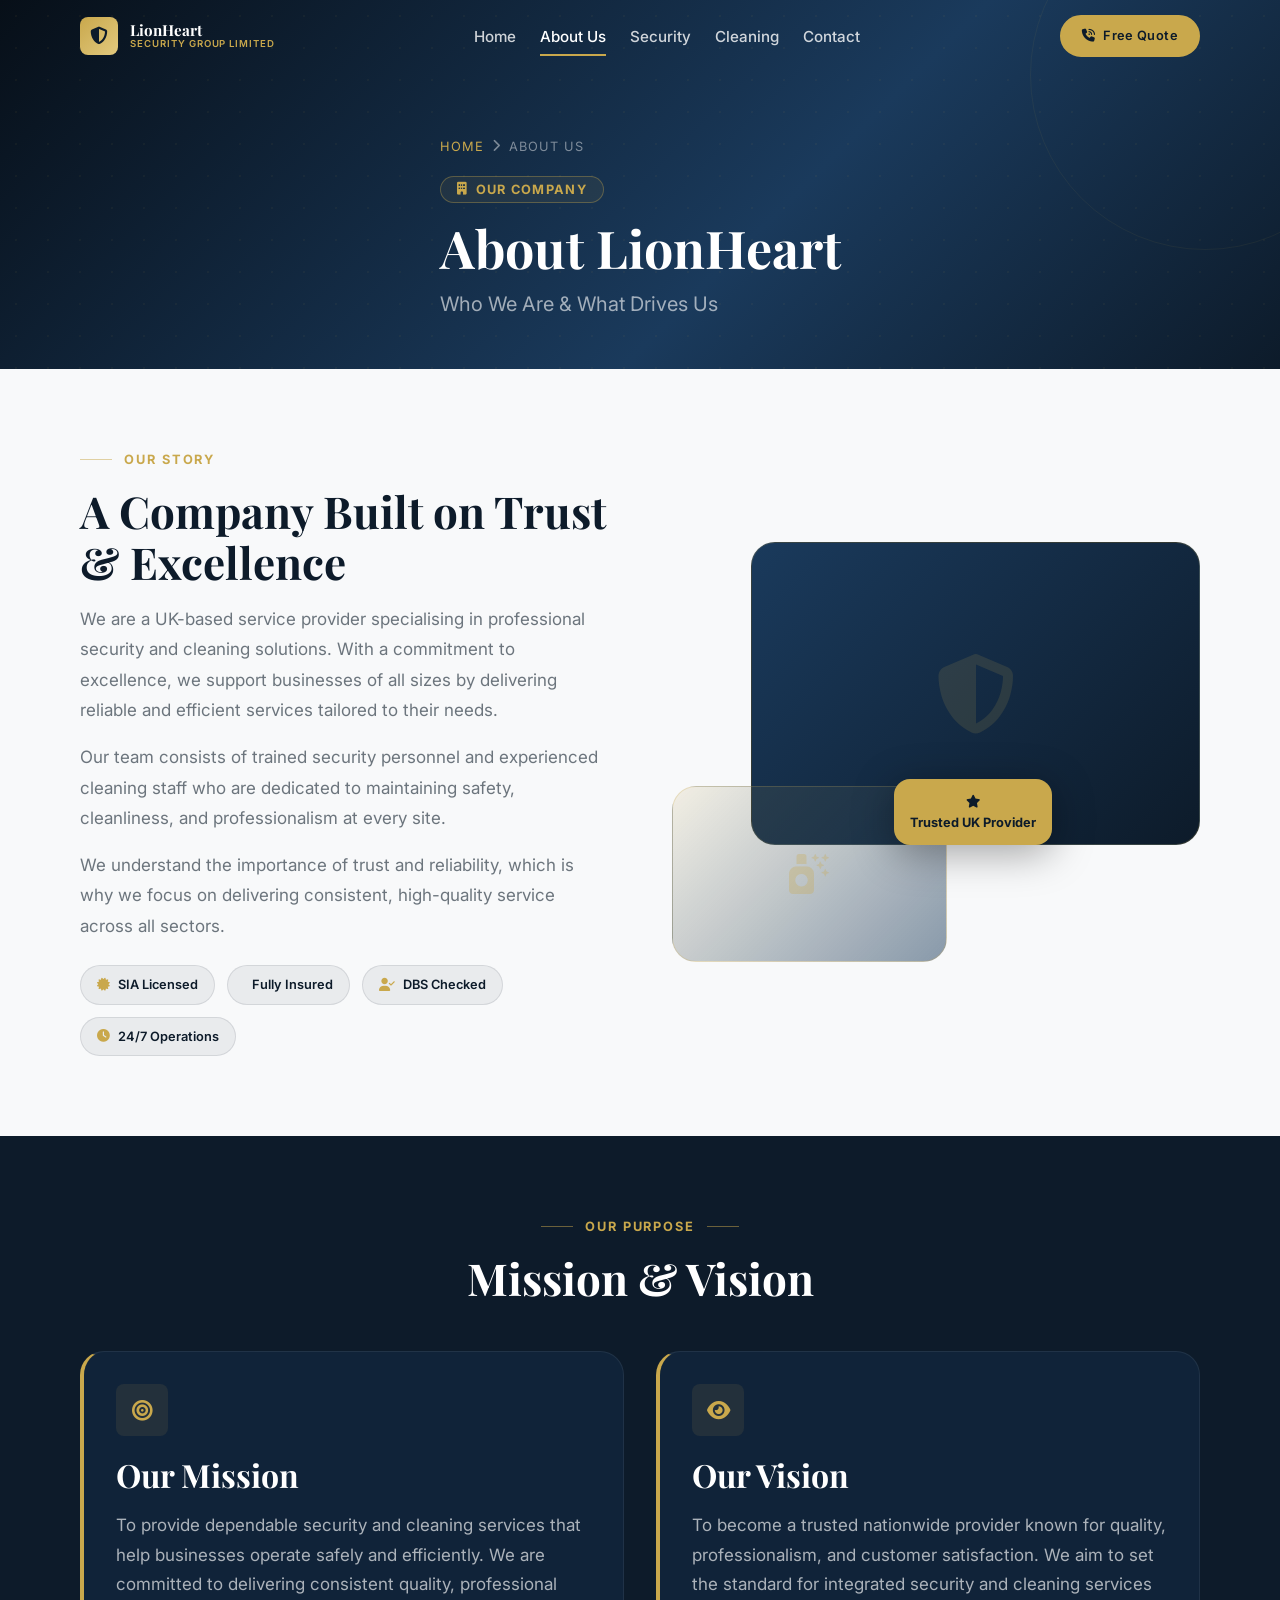
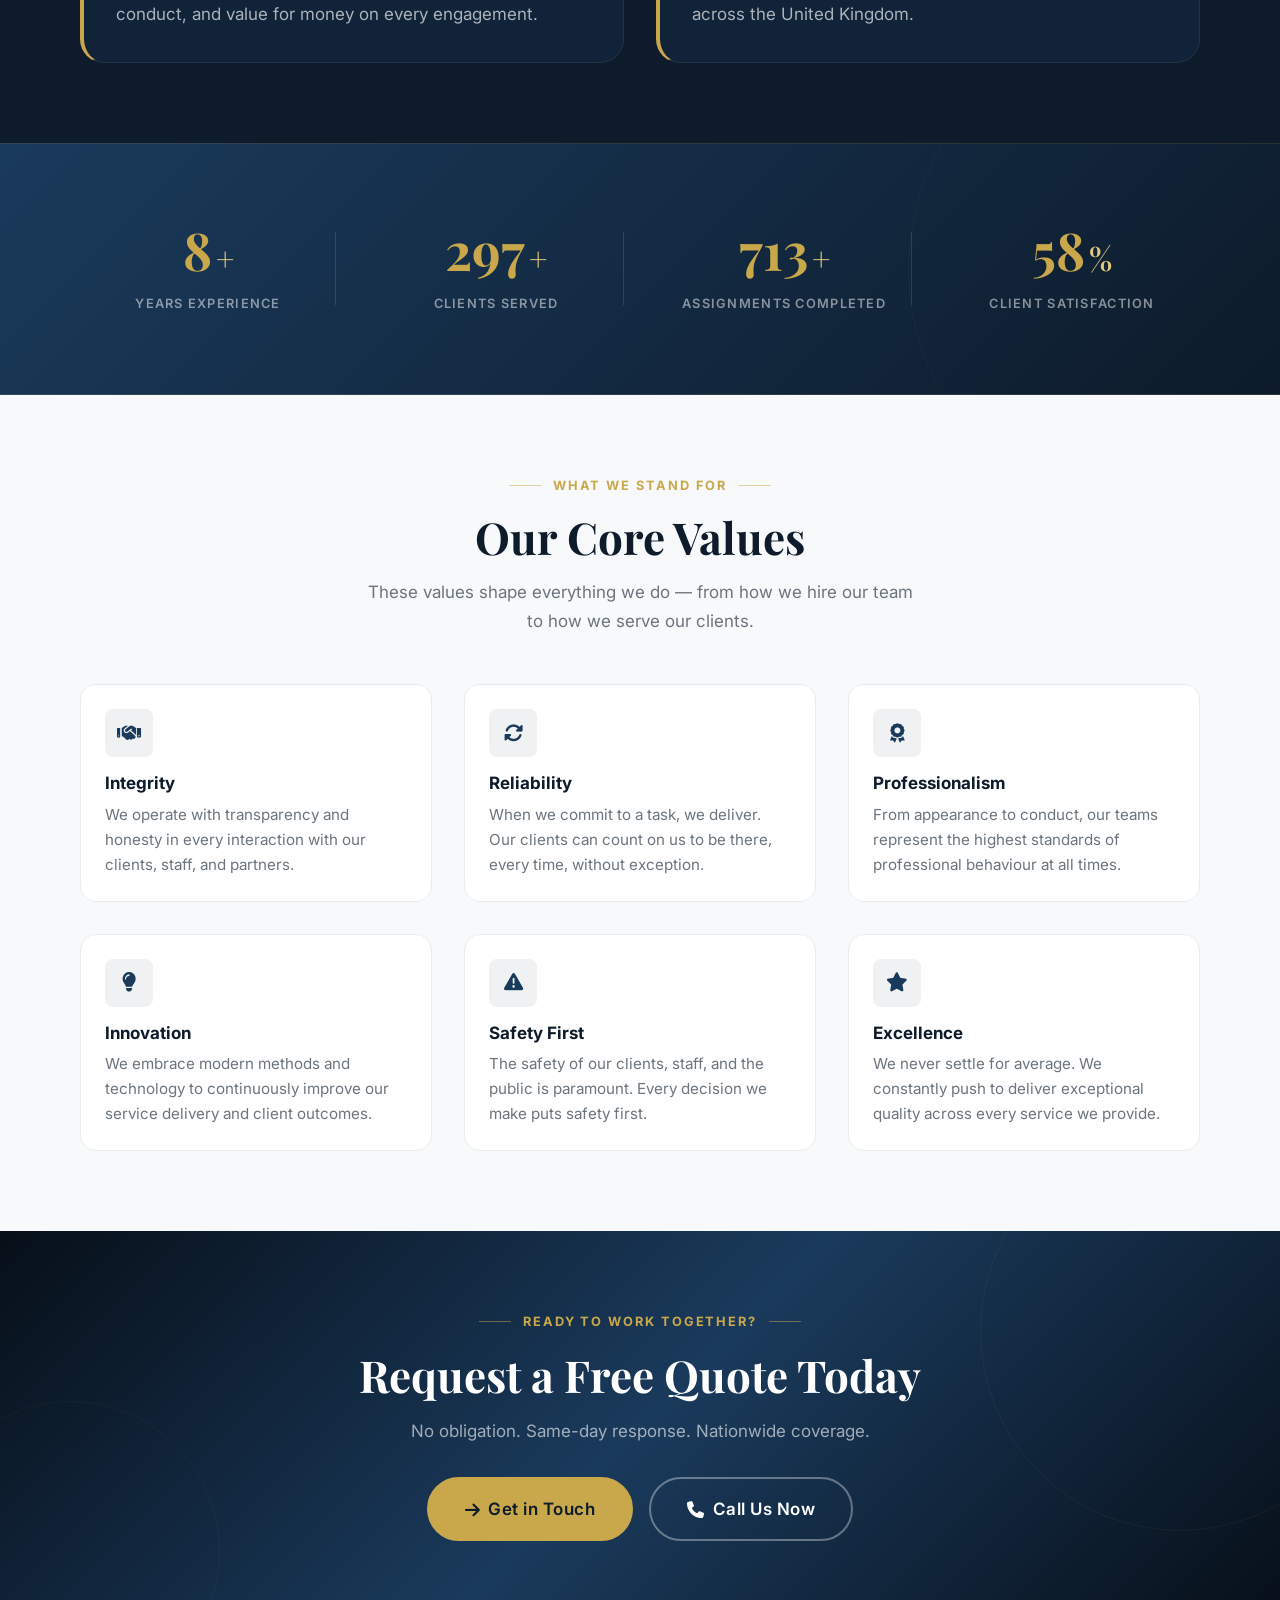
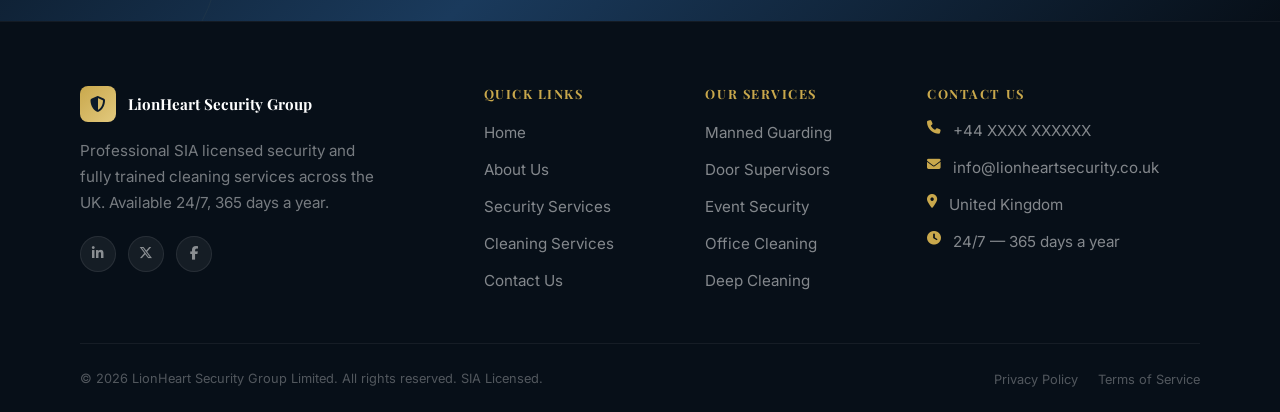
==== about.html @ 36550b9c "Initial commit" ====
<!DOCTYPE html>
<html lang="en">
<head>
  <meta charset="UTF-8">
  <meta name="viewport" content="width=device-width, initial-scale=1.0">
  <meta name="description" content="About LionHeart Security Group Limited — UK-based security and cleaning services provider committed to excellence, reliability and professionalism.">
  <title>About Us | LionHeart Security Group Limited</title>
  <link rel="preconnect" href="https://fonts.googleapis.com">
  <link rel="preconnect" href="https://fonts.gstatic.com" crossorigin>
  <link href="https://fonts.googleapis.com/css2?family=Inter:wght@300;400;500;600;700&family=Playfair+Display:wght@400;600;700&display=swap" rel="stylesheet">
  <link rel="stylesheet" href="https://cdnjs.cloudflare.com/ajax/libs/font-awesome/6.5.0/css/all.min.css">
  <link rel="stylesheet" href="styles.css">
</head>
<body>
  <a href="#main-content" class="skip-link">Skip to main content</a>

  <!-- Navigation -->
  <nav class="nav" role="navigation" aria-label="Main navigation">
    <div class="nav__inner container">
      <a href="index.html" class="nav__logo" aria-label="LionHeart Security Group Limited — Home">
        <div class="nav__logo-icon"><i class="fa-solid fa-shield-halved" aria-hidden="true"></i></div>
        <div class="nav__logo-text">
          <span class="nav__logo-name">LionHeart</span>
          <span class="nav__logo-tag">Security Group Limited</span>
        </div>
      </a>
      <ul class="nav__links" role="list">
        <li><a href="index.html"    class="nav__link">Home</a></li>
        <li><a href="about.html"    class="nav__link">About Us</a></li>
        <li><a href="security.html" class="nav__link">Security</a></li>
        <li><a href="cleaning.html" class="nav__link">Cleaning</a></li>
        <li><a href="contact.html"  class="nav__link">Contact</a></li>
      </ul>
      <a href="contact.html" class="btn btn--primary btn--sm nav__cta">
        <i class="fa-solid fa-phone-volume" aria-hidden="true"></i> Free Quote
      </a>
      <button class="nav__hamburger" data-hamburger aria-label="Toggle navigation menu" aria-expanded="false" aria-controls="mobile-menu">
        <span class="nav__hamburger-line"></span>
        <span class="nav__hamburger-line"></span>
        <span class="nav__hamburger-line"></span>
      </button>
    </div>
    <div class="nav__mobile" id="mobile-menu" role="dialog" aria-label="Navigation menu" aria-modal="true">
      <div class="nav__mobile-overlay"></div>
      <div class="nav__mobile-panel">
        <ul class="nav__mobile-links" role="list">
          <li><a href="index.html"    class="nav__mobile-link">Home</a></li>
          <li><a href="about.html"    class="nav__mobile-link">About Us</a></li>
          <li><a href="security.html" class="nav__mobile-link">Security Services</a></li>
          <li><a href="cleaning.html" class="nav__mobile-link">Cleaning Services</a></li>
          <li><a href="contact.html"  class="nav__mobile-link">Contact</a></li>
        </ul>
        <a href="contact.html" class="btn btn--primary btn--lg" style="margin-top:1.5rem;text-align:center">Get a Free Quote</a>
        <div class="nav__mobile-contact">
          <a href="tel:+44XXXXXXXXXX"><i class="fa-solid fa-phone" aria-hidden="true"></i> +44 XXXX XXXX</a>
          <a href="mailto:info@lionheartsecurity.co.uk"><i class="fa-solid fa-envelope" aria-hidden="true"></i> info@lionheartsecurity.co.uk</a>
        </div>
      </div>
    </div>
  </nav>

  <main id="main-content">

    <!-- Page Hero -->
    <section class="page-hero" aria-label="About Us page header">
      <div class="container page-hero__inner">
        <nav class="page-hero__breadcrumb" aria-label="Breadcrumb">
          <a href="index.html">Home</a>
          <i class="fa-solid fa-chevron-right" aria-hidden="true"></i>
          <span>About Us</span>
        </nav>
        <div class="page-hero__badge"><i class="fa-solid fa-building" aria-hidden="true"></i> Our Company</div>
        <h1 class="page-hero__title">About LionHeart</h1>
        <p class="page-hero__sub">Who We Are &amp; What Drives Us</p>
      </div>
    </section>

    <!-- Our Story -->
    <section class="section section--light" id="our-story">
      <div class="container">
        <div class="grid-2" style="align-items:center;gap:4rem;">
          <div data-reveal="left">
            <p class="section__eyebrow" style="justify-content:flex-start;margin-bottom:1rem;">
              <span class="section__eyebrow-line" aria-hidden="true"></span>
              Our Story
            </p>
            <h2 class="section__title" style="text-align:left;max-width:none;">A Company Built on Trust &amp; Excellence</h2>
            <p style="font-size:var(--text-base);color:var(--color-muted);line-height:1.8;margin-bottom:1rem;">
              We are a UK-based service provider specialising in professional security and cleaning solutions. With a commitment to excellence, we support businesses of all sizes by delivering reliable and efficient services tailored to their needs.
            </p>
            <p style="font-size:var(--text-base);color:var(--color-muted);line-height:1.8;margin-bottom:1rem;">
              Our team consists of trained security personnel and experienced cleaning staff who are dedicated to maintaining safety, cleanliness, and professionalism at every site.
            </p>
            <p style="font-size:var(--text-base);color:var(--color-muted);line-height:1.8;margin-bottom:1.5rem;">
              We understand the importance of trust and reliability, which is why we focus on delivering consistent, high-quality service across all sectors.
            </p>
            <div class="about__credentials">
              <div class="about__cred-badge"><i class="fa-solid fa-certificate" aria-hidden="true"></i> SIA Licensed</div>
              <div class="about__cred-badge"><i class="fa-solid fa-shield-check" aria-hidden="true"></i> Fully Insured</div>
              <div class="about__cred-badge"><i class="fa-solid fa-user-check" aria-hidden="true"></i> DBS Checked</div>
              <div class="about__cred-badge"><i class="fa-solid fa-clock" aria-hidden="true"></i> 24/7 Operations</div>
            </div>
          </div>
          <div class="about__visual-col" data-reveal="right">
            <div class="about__image-main">
              <i class="fa-solid fa-shield-halved" aria-hidden="true"></i>
            </div>
            <div class="about__image-accent">
              <i class="fa-solid fa-spray-can-sparkles" aria-hidden="true"></i>
            </div>
            <div class="about__floating-badge">
              <div><i class="fa-solid fa-star" style="color:var(--color-navy)"></i></div>
              Trusted UK Provider
            </div>
          </div>
        </div>
      </div>
    </section>

    <!-- Mission & Vision -->
    <section class="section section--dark" id="mission-vision">
      <div class="container">
        <div class="section__header" data-reveal>
          <p class="section__eyebrow">
            <span class="section__eyebrow-line" aria-hidden="true"></span>
            Our Purpose
            <span class="section__eyebrow-line" aria-hidden="true"></span>
          </p>
          <h2 class="section__title">Mission &amp; Vision</h2>
        </div>
        <div class="grid-2">
          <div class="mv-card" data-reveal="left">
            <div class="mv-card__icon"><i class="fa-solid fa-bullseye" aria-hidden="true"></i></div>
            <h3 class="mv-card__title">Our Mission</h3>
            <p class="mv-card__text">To provide dependable security and cleaning services that help businesses operate safely and efficiently. We are committed to delivering consistent quality, professional conduct, and value for money on every engagement.</p>
          </div>
          <div class="mv-card" data-reveal="right">
            <div class="mv-card__icon"><i class="fa-solid fa-eye" aria-hidden="true"></i></div>
            <h3 class="mv-card__title">Our Vision</h3>
            <p class="mv-card__text">To become a trusted nationwide provider known for quality, professionalism, and customer satisfaction. We aim to set the standard for integrated security and cleaning services across the United Kingdom.</p>
          </div>
        </div>
      </div>
    </section>

    <!-- Stats -->
    <div class="stats" aria-label="Company statistics">
      <div class="container">
        <div class="stats__grid">
          <div class="stats__item" data-reveal data-reveal-delay="0">
            <div class="stats__value">
              <span class="stats__number" data-counter="15">0</span>
              <span class="stats__suffix">+</span>
            </div>
            <div class="stats__label">Years Experience</div>
          </div>
          <div class="stats__item" data-reveal data-reveal-delay="100">
            <div class="stats__value">
              <span class="stats__number" data-counter="500">0</span>
              <span class="stats__suffix">+</span>
            </div>
            <div class="stats__label">Clients Served</div>
          </div>
          <div class="stats__item" data-reveal data-reveal-delay="200">
            <div class="stats__value">
              <span class="stats__number" data-counter="1200">0</span>
              <span class="stats__suffix">+</span>
            </div>
            <div class="stats__label">Assignments Completed</div>
          </div>
          <div class="stats__item" data-reveal data-reveal-delay="300">
            <div class="stats__value">
              <span class="stats__number" data-counter="98">0</span>
              <span class="stats__suffix">%</span>
            </div>
            <div class="stats__label">Client Satisfaction</div>
          </div>
        </div>
      </div>
    </div>

    <!-- Core Values -->
    <section class="section section--light" id="values">
      <div class="container">
        <div class="section__header" data-reveal>
          <p class="section__eyebrow">
            <span class="section__eyebrow-line" aria-hidden="true"></span>
            What We Stand For
            <span class="section__eyebrow-line" aria-hidden="true"></span>
          </p>
          <h2 class="section__title">Our Core Values</h2>
          <p class="section__sub">These values shape everything we do — from how we hire our team to how we serve our clients.</p>
        </div>
        <div class="grid-3">
          <div class="feature-item feature-item--light" data-reveal data-reveal-delay="0">
            <div class="feature-item__icon"><i class="fa-solid fa-handshake" aria-hidden="true"></i></div>
            <h3 class="feature-item__title">Integrity</h3>
            <p class="feature-item__body">We operate with transparency and honesty in every interaction with our clients, staff, and partners.</p>
          </div>
          <div class="feature-item feature-item--light" data-reveal data-reveal-delay="100">
            <div class="feature-item__icon"><i class="fa-solid fa-rotate" aria-hidden="true"></i></div>
            <h3 class="feature-item__title">Reliability</h3>
            <p class="feature-item__body">When we commit to a task, we deliver. Our clients can count on us to be there, every time, without exception.</p>
          </div>
          <div class="feature-item feature-item--light" data-reveal data-reveal-delay="200">
            <div class="feature-item__icon"><i class="fa-solid fa-award" aria-hidden="true"></i></div>
            <h3 class="feature-item__title">Professionalism</h3>
            <p class="feature-item__body">From appearance to conduct, our teams represent the highest standards of professional behaviour at all times.</p>
          </div>
          <div class="feature-item feature-item--light" data-reveal data-reveal-delay="0">
            <div class="feature-item__icon"><i class="fa-solid fa-lightbulb" aria-hidden="true"></i></div>
            <h3 class="feature-item__title">Innovation</h3>
            <p class="feature-item__body">We embrace modern methods and technology to continuously improve our service delivery and client outcomes.</p>
          </div>
          <div class="feature-item feature-item--light" data-reveal data-reveal-delay="100">
            <div class="feature-item__icon"><i class="fa-solid fa-triangle-exclamation" aria-hidden="true"></i></div>
            <h3 class="feature-item__title">Safety First</h3>
            <p class="feature-item__body">The safety of our clients, staff, and the public is paramount. Every decision we make puts safety first.</p>
          </div>
          <div class="feature-item feature-item--light" data-reveal data-reveal-delay="200">
            <div class="feature-item__icon"><i class="fa-solid fa-star" aria-hidden="true"></i></div>
            <h3 class="feature-item__title">Excellence</h3>
            <p class="feature-item__body">We never settle for average. We constantly push to deliver exceptional quality across every service we provide.</p>
          </div>
        </div>
      </div>
    </section>

    <!-- CTA Banner -->
    <section class="cta-banner" aria-label="Call to action">
      <div class="cta-banner__inner">
        <div data-reveal="fade">
          <p class="section__eyebrow" style="justify-content:center;margin-bottom:1rem;">
            <span class="section__eyebrow-line" aria-hidden="true"></span>
            Ready to Work Together?
            <span class="section__eyebrow-line" aria-hidden="true"></span>
          </p>
          <h2 class="cta-banner__title">Request a Free Quote Today</h2>
          <p class="cta-banner__sub">No obligation. Same-day response. Nationwide coverage.</p>
          <div class="cta-banner__actions">
            <a href="contact.html" class="btn btn--primary btn--lg">
              <i class="fa-solid fa-arrow-right" aria-hidden="true"></i> Get in Touch
            </a>
            <a href="tel:+44XXXXXXXXXX" class="btn btn--outline btn--lg">
              <i class="fa-solid fa-phone" aria-hidden="true"></i> Call Us Now
            </a>
          </div>
        </div>
      </div>
    </section>

  </main>

  <!-- Footer -->
  <footer class="footer" role="contentinfo">
    <div class="container">
      <div class="footer__grid">
        <div>
          <div class="footer__logo">
            <div class="footer__logo-icon"><i class="fa-solid fa-shield-halved" aria-hidden="true"></i></div>
            <span class="footer__logo-name">LionHeart Security Group</span>
          </div>
          <p class="footer__desc">Professional SIA licensed security and fully trained cleaning services across the UK. Available 24/7, 365 days a year.</p>
          <div class="footer__social">
            <a href="#" aria-label="LinkedIn"><i class="fa-brands fa-linkedin-in" aria-hidden="true"></i></a>
            <a href="#" aria-label="Twitter/X"><i class="fa-brands fa-x-twitter" aria-hidden="true"></i></a>
            <a href="#" aria-label="Facebook"><i class="fa-brands fa-facebook-f" aria-hidden="true"></i></a>
          </div>
        </div>
        <div>
          <h3 class="footer__col-title">Quick Links</h3>
          <ul class="footer__links" role="list">
            <li><a href="index.html">Home</a></li>
            <li><a href="about.html">About Us</a></li>
            <li><a href="security.html">Security Services</a></li>
            <li><a href="cleaning.html">Cleaning Services</a></li>
            <li><a href="contact.html">Contact Us</a></li>
          </ul>
        </div>
        <div>
          <h3 class="footer__col-title">Our Services</h3>
          <ul class="footer__links" role="list">
            <li><a href="security.html">Manned Guarding</a></li>
            <li><a href="security.html">Door Supervisors</a></li>
            <li><a href="security.html">Event Security</a></li>
            <li><a href="cleaning.html">Office Cleaning</a></li>
            <li><a href="cleaning.html">Deep Cleaning</a></li>
          </ul>
        </div>
        <div>
          <h3 class="footer__col-title">Contact Us</h3>
          <ul class="footer__contact" role="list">
            <li class="footer__contact-item"><i class="fa-solid fa-phone" aria-hidden="true"></i><a href="tel:+44XXXXXXXXXX">+44 XXXX XXXXXX</a></li>
            <li class="footer__contact-item"><i class="fa-solid fa-envelope" aria-hidden="true"></i><a href="mailto:info@lionheartsecurity.co.uk">info@lionheartsecurity.co.uk</a></li>
            <li class="footer__contact-item"><i class="fa-solid fa-location-dot" aria-hidden="true"></i><span>United Kingdom</span></li>
            <li class="footer__contact-item"><i class="fa-solid fa-clock" aria-hidden="true"></i><span>24/7 — 365 days a year</span></li>
          </ul>
        </div>
      </div>
      <div class="footer__bottom">
        <p class="footer__copyright">&copy; 2026 LionHeart Security Group Limited. All rights reserved. SIA Licensed.</p>
        <ul class="footer__legal" role="list">
          <li><a href="#">Privacy Policy</a></li>
          <li><a href="#">Terms of Service</a></li>
        </ul>
      </div>
    </div>
  </footer>

  <script src="script.js"></script>
</body>
</html>
---- styles.css ----
/* ============================================================
   LIONHEART SECURITY GROUP LIMITED — Global Stylesheet
   ============================================================ */

/* 1. Design Tokens */
:root {
  --color-navy:        #0D1B2A;
  --color-blue:        #1A3A5C;
  --color-gold:        #C9A84C;
  --color-gold-light:  #E2C97E;
  --color-white:       #FFFFFF;
  --color-gray-light:  #F8F9FA;
  --color-gray-mid:    #E9ECEF;
  --color-muted:       #6C757D;
  --color-footer-bg:   #070F18;
  --color-card-glass:  rgba(26,58,92,0.35);
  --color-card-border: rgba(255,255,255,0.08);
  --color-card-hover:  rgba(201,168,76,0.28);

  --font-body:    'Inter', system-ui, sans-serif;
  --font-display: 'Playfair Display', Georgia, serif;

  --text-xs:   clamp(0.7rem,  1.5vw, 0.8rem);
  --text-sm:   clamp(0.83rem, 2vw,   0.95rem);
  --text-base: clamp(1rem,    2.5vw, 1.0625rem);
  --text-lg:   clamp(1.1rem,  2.5vw, 1.25rem);
  --text-xl:   clamp(1.2rem,  3vw,   1.5rem);
  --text-2xl:  clamp(1.5rem,  4vw,   2rem);
  --text-3xl:  clamp(1.875rem,5vw,   2.75rem);
  --text-4xl:  clamp(2.25rem, 5.5vw, 3.25rem);
  --text-hero: clamp(2.5rem,  7vw,   4.5rem);

  --sp-1:2px; --sp-2:.5rem; --sp-3:.75rem; --sp-4:1rem; --sp-5:1.25rem;
  --sp-6:1.5rem; --sp-8:2rem; --sp-10:2.5rem; --sp-12:3rem;
  --sp-16:4rem; --sp-20:5rem; --sp-24:6rem;

  --radius-sm:4px; --radius-md:8px; --radius-lg:16px;
  --radius-xl:24px; --radius-full:9999px;

  --shadow-sm:  0 2px 8px rgba(0,0,0,.2);
  --shadow-md:  0 4px 20px rgba(0,0,0,.25);
  --shadow-lg:  0 8px 40px rgba(0,0,0,.35);
  --shadow-gold:0 0 30px rgba(201,168,76,.2);
  --shadow-card:0 8px 40px rgba(13,27,42,.5);

  --ease-out:    cubic-bezier(.22,1,.36,1);
  --trans-fast:  150ms cubic-bezier(.22,1,.36,1);
  --trans-base:  300ms cubic-bezier(.22,1,.36,1);
  --trans-slow:  500ms cubic-bezier(.22,1,.36,1);

  --container-max: 1200px;
  --container-pad: clamp(1rem,5vw,2.5rem);
  --nav-height:    72px;
  --z-sticky: 100; --z-overlay: 200;
}

/* 2. Reset */
*,*::before,*::after { box-sizing:border-box; margin:0; padding:0; }
html { scroll-behavior:smooth; font-size:100%; -webkit-text-size-adjust:100%; }
body {
  font-family:var(--font-body); font-size:var(--text-base);
  background:var(--color-navy); color:var(--color-white);
  line-height:1.65; overflow-x:hidden;
  -webkit-font-smoothing:antialiased; -moz-osx-font-smoothing:grayscale;
}
img,video,svg { max-width:100%; display:block; }
a { color:inherit; text-decoration:none; transition:color var(--trans-fast); }
ul,ol { list-style:none; }
button { cursor:pointer; font-family:inherit; border:none; background:none; }
input,select,textarea { font-family:inherit; font-size:inherit; }
h1,h2,h3,h4,h5,h6 { font-family:var(--font-display); font-weight:700; line-height:1.2; }
:focus-visible { outline:2px solid var(--color-gold); outline-offset:4px; }

.skip-link {
  position:absolute; top:-100%; left:1rem; z-index:9999;
  background:var(--color-gold); color:var(--color-navy);
  padding:.5rem 1rem; border-radius:0 0 var(--radius-md) var(--radius-md);
  font-weight:700; font-size:var(--text-sm);
  transition:top var(--trans-fast);
}
.skip-link:focus { top:0; }

/* 3. Layout Utils */
.container { max-width:var(--container-max); margin:0 auto; padding:0 var(--container-pad); }
.section   { padding:var(--sp-20) 0; }
.section--light { background:var(--color-gray-light); color:var(--color-navy); }
.section--dark  { background:var(--color-navy); color:var(--color-white); }
.section--blue  { background:var(--color-blue); color:var(--color-white); }
.text-gold   { color:var(--color-gold); }
.text-muted  { color:var(--color-muted); }
.text-center { text-align:center; }
.display-font { font-family:var(--font-display); }
.grid-2 { display:grid; grid-template-columns:repeat(2,1fr); gap:var(--sp-8); }
.grid-3 { display:grid; grid-template-columns:repeat(3,1fr); gap:var(--sp-8); }
.grid-4 { display:grid; grid-template-columns:repeat(4,1fr); gap:var(--sp-6); }

/* 4. Section Header */
.section__header { text-align:center; max-width:700px; margin:0 auto var(--sp-12); }
.section__eyebrow {
  display:flex; align-items:center; justify-content:center; gap:var(--sp-3);
  font-size:var(--text-xs); font-weight:700; text-transform:uppercase;
  letter-spacing:.15em; color:var(--color-gold); margin-bottom:var(--sp-4);
}
.section__eyebrow-line { display:block; width:32px; height:1px; background:var(--color-gold); opacity:.5; }
.section__title { font-family:var(--font-display); font-size:var(--text-3xl); font-weight:700; margin-bottom:var(--sp-4); line-height:1.15; }
.section--light .section__title { color:var(--color-navy); }
.section__sub { font-size:var(--text-base); color:var(--color-muted); line-height:1.7; max-width:560px; margin:0 auto; }
.section--dark .section__sub { color:rgba(255,255,255,.58); }

/* 5. Buttons */
.btn {
  display:inline-flex; align-items:center; justify-content:center; gap:var(--sp-2);
  padding:.8rem 1.75rem; border-radius:var(--radius-full);
  font-family:var(--font-body); font-size:var(--text-sm); font-weight:600;
  letter-spacing:.03em; border:2px solid transparent; cursor:pointer;
  transition:all var(--trans-base); white-space:nowrap;
  position:relative; overflow:hidden; text-decoration:none;
}
.btn::after {
  content:''; position:absolute; top:0; left:-100%; width:60%; height:100%;
  background:linear-gradient(90deg,transparent,rgba(255,255,255,.14),transparent);
  transition:left .5s ease;
}
.btn:hover::after { left:150%; }
.btn--primary { background:var(--color-gold); color:var(--color-navy); border-color:var(--color-gold); }
.btn--primary:hover { background:var(--color-gold-light); border-color:var(--color-gold-light); transform:translateY(-2px); box-shadow:0 8px 24px rgba(201,168,76,.4); }
.btn--outline { background:transparent; color:var(--color-white); border-color:rgba(255,255,255,.35); }
.btn--outline:hover { border-color:var(--color-gold); color:var(--color-gold); transform:translateY(-2px); }
.btn--dark { background:var(--color-navy); color:var(--color-white); border-color:rgba(255,255,255,.2); }
.btn--dark:hover { border-color:var(--color-gold); color:var(--color-gold); }
.btn--lg { padding:1rem 2.25rem; font-size:var(--text-base); }
.btn--sm { padding:.5rem 1.25rem; font-size:var(--text-xs); }

/* 6. Navigation */
.nav {
  position:fixed; top:0; left:0; right:0; z-index:var(--z-sticky);
  transition:background var(--trans-base),box-shadow var(--trans-base),border-color var(--trans-base);
  border-bottom:1px solid transparent;
}
.nav--scrolled {
  background:rgba(13,27,42,.96);
  backdrop-filter:blur(20px); -webkit-backdrop-filter:blur(20px);
  border-color:rgba(201,168,76,.12);
  box-shadow:0 4px 24px rgba(0,0,0,.3);
}
.nav__inner {
  display:flex; align-items:center; justify-content:space-between;
  height:var(--nav-height); gap:var(--sp-8);
}
.nav__logo { display:flex; align-items:center; gap:var(--sp-3); flex-shrink:0; }
.nav__logo-icon {
  width:38px; height:38px;
  background:linear-gradient(135deg,var(--color-gold),var(--color-gold-light));
  border-radius:var(--radius-md); display:flex; align-items:center; justify-content:center;
  font-size:1.1rem; color:var(--color-navy); flex-shrink:0;
}
.nav__logo-text { display:flex; flex-direction:column; line-height:1.1; }
.nav__logo-name { font-family:var(--font-display); font-size:.95rem; font-weight:700; color:var(--color-white); }
.nav__logo-tag  { font-size:.6rem; font-weight:600; color:var(--color-gold); text-transform:uppercase; letter-spacing:.1em; }
.nav__links { display:flex; align-items:center; gap:var(--sp-6); flex:1; justify-content:center; }
.nav__link {
  font-size:var(--text-sm); font-weight:500; color:rgba(255,255,255,.8);
  padding:var(--sp-2) 0; border-bottom:2px solid transparent;
  transition:color var(--trans-fast),border-color var(--trans-fast);
}
.nav__link:hover, .nav__link--active { color:var(--color-white); border-bottom-color:var(--color-gold); }
.nav__cta { flex-shrink:0; }

/* Hamburger */
.nav__hamburger {
  display:none; flex-direction:column; justify-content:center;
  align-items:center; gap:5px; width:44px; height:44px; flex-shrink:0;
}
.nav__hamburger-line {
  display:block; width:24px; height:2px; background:var(--color-white);
  border-radius:2px; transition:transform var(--trans-base),opacity var(--trans-fast);
  transform-origin:center;
}
.nav--open .nav__hamburger-line:nth-child(1) { transform:translateY(7px) rotate(45deg); }
.nav--open .nav__hamburger-line:nth-child(2) { opacity:0; transform:scaleX(0); }
.nav--open .nav__hamburger-line:nth-child(3) { transform:translateY(-7px) rotate(-45deg); }

/* Mobile menu */
.nav__mobile {
  position:fixed; inset:0; z-index:var(--z-overlay); pointer-events:none;
}
.nav--open .nav__mobile { pointer-events:all; }
.nav__mobile-overlay {
  position:absolute; inset:0; background:rgba(7,15,24,.75);
  opacity:0; transition:opacity var(--trans-base); backdrop-filter:blur(4px);
}
.nav--open .nav__mobile-overlay { opacity:1; }
.nav__mobile-panel {
  position:absolute; top:0; right:0; bottom:0; width:min(320px,85vw);
  background:var(--color-navy); border-left:1px solid rgba(201,168,76,.15);
  padding:var(--sp-16) var(--sp-8) var(--sp-8);
  display:flex; flex-direction:column;
  transform:translateX(100%); transition:transform var(--trans-base); overflow-y:auto;
}
.nav--open .nav__mobile-panel { transform:translateX(0); }
.nav__mobile-links { display:flex; flex-direction:column; gap:var(--sp-2); flex:1; }
.nav__mobile-link {
  font-size:var(--text-lg); font-family:var(--font-display); font-weight:600;
  color:rgba(255,255,255,.8); padding:var(--sp-3) 0;
  border-bottom:1px solid rgba(255,255,255,.07);
  transition:color var(--trans-fast),padding-left var(--trans-fast);
}
.nav__mobile-link:hover,.nav__mobile-link--active { color:var(--color-gold); padding-left:var(--sp-3); }
.nav__mobile-contact {
  display:flex; flex-direction:column; gap:var(--sp-3);
  margin-top:var(--sp-6); padding-top:var(--sp-6);
  border-top:1px solid rgba(255,255,255,.08);
}
.nav__mobile-contact a { display:flex; align-items:center; gap:var(--sp-3); font-size:var(--text-sm); color:rgba(255,255,255,.55); }
.nav__mobile-contact a i { color:var(--color-gold); width:16px; }

/* 7. Hero */
.hero {
  position:relative; min-height:100vh; min-height:100svh;
  display:flex; align-items:center; overflow:hidden; padding-top:var(--nav-height);
}
.hero__bg {
  position:absolute; inset:0; z-index:0;
  background:
    radial-gradient(ellipse 80% 60% at 15% 50%,rgba(26,58,92,.9) 0%,transparent 70%),
    radial-gradient(ellipse 50% 40% at 85% 20%,rgba(201,168,76,.06) 0%,transparent 60%),
    linear-gradient(135deg,#0D1B2A 0%,#1A3A5C 55%,#0D1B2A 100%);
}
.hero__bg::after {
  content:''; position:absolute; inset:0;
  background-image:radial-gradient(circle,rgba(201,168,76,.05) 1px,transparent 1px);
  background-size:40px 40px; animation:gridFloat 20s linear infinite;
}
.hero__content {
  position:relative; z-index:1; max-width:800px;
  padding:var(--sp-20) 0; animation:fadeInUp .9s var(--ease-out) forwards;
}
.hero__badge {
  display:inline-flex; align-items:center; gap:var(--sp-2);
  padding:var(--sp-2) var(--sp-5); border:1px solid rgba(201,168,76,.4);
  border-radius:var(--radius-full); font-size:var(--text-xs); font-weight:700;
  color:var(--color-gold); letter-spacing:.1em; text-transform:uppercase;
  margin-bottom:var(--sp-6); background:rgba(201,168,76,.08);
}
.hero__title {
  font-family:var(--font-display); font-size:var(--text-hero);
  font-weight:700; line-height:1.08; color:var(--color-white);
  margin-bottom:var(--sp-6); letter-spacing:-.01em;
}
.hero__title .highlight { color:var(--color-gold); }
.hero__sub { font-size:var(--text-lg); color:rgba(255,255,255,.72); max-width:560px; line-height:1.7; margin-bottom:var(--sp-10); }
.hero__actions { display:flex; gap:var(--sp-4); flex-wrap:wrap; margin-bottom:var(--sp-10); }
.hero__trust-bar { display:flex; align-items:center; gap:var(--sp-5); flex-wrap:wrap; }
.trust-badge { display:flex; align-items:center; gap:var(--sp-2); font-size:var(--text-xs); color:rgba(255,255,255,.55); font-weight:500; }
.trust-badge i { color:var(--color-gold); }
.trust-divider { width:1px; height:16px; background:rgba(255,255,255,.15); }
.hero__scroll {
  position:absolute; bottom:var(--sp-8); left:50%; transform:translateX(-50%);
  display:flex; flex-direction:column; align-items:center; gap:var(--sp-2);
  color:rgba(255,255,255,.4); font-size:var(--text-xs); letter-spacing:.1em; text-transform:uppercase;
  z-index:1; animation:fadeIn 1s 1.5s ease both;
}
.hero__scroll-arrow {
  width:22px; height:22px;
  border-right:2px solid rgba(201,168,76,.5); border-bottom:2px solid rgba(201,168,76,.5);
  transform:rotate(45deg); animation:bounce 2s ease infinite; margin-top:4px;
}

/* 8. Cards */
.card {
  background:var(--color-card-glass);
  backdrop-filter:blur(16px) saturate(180%); -webkit-backdrop-filter:blur(16px) saturate(180%);
  border:1px solid var(--color-card-border); border-radius:var(--radius-lg);
  padding:var(--sp-8); transition:transform var(--trans-base),box-shadow var(--trans-base),border-color var(--trans-base);
  position:relative; overflow:hidden;
}
@supports not (backdrop-filter:blur(1px)) { .card { background:rgba(26,58,92,.7); } }
.card::before {
  content:''; position:absolute; top:0; left:0; right:0; height:2px;
  background:linear-gradient(90deg,transparent,rgba(201,168,76,.4),transparent);
  opacity:0; transition:opacity var(--trans-base);
}
.card:hover { transform:translateY(-6px); box-shadow:var(--shadow-card),var(--shadow-gold); border-color:var(--color-card-hover); }
.card:hover::before { opacity:1; }
.card--light {
  background:var(--color-white); border-color:var(--color-gray-mid);
  backdrop-filter:none; -webkit-backdrop-filter:none;
}
.card--light:hover { border-color:rgba(201,168,76,.4); box-shadow:var(--shadow-md),var(--shadow-gold); }
.card__icon {
  width:56px; height:56px; border-radius:var(--radius-md);
  background:rgba(201,168,76,.1); border:1px solid rgba(201,168,76,.2);
  display:flex; align-items:center; justify-content:center;
  font-size:1.4rem; color:var(--color-gold); margin-bottom:var(--sp-6);
  transition:background var(--trans-base),border-color var(--trans-base);
}
.card--light .card__icon { background:rgba(13,27,42,.06); color:var(--color-blue); border-color:rgba(13,27,42,.12); }
.card:hover .card__icon { background:rgba(201,168,76,.18); border-color:rgba(201,168,76,.4); }
.card__title { font-family:var(--font-display); font-size:var(--text-xl); font-weight:700; margin-bottom:var(--sp-3); color:var(--color-white); }
.card--light .card__title { color:var(--color-navy); }
.card__body { font-size:var(--text-sm); color:rgba(255,255,255,.65); line-height:1.75; }
.card--light .card__body { color:var(--color-muted); }
.card__list { margin-top:var(--sp-4); display:flex; flex-direction:column; gap:var(--sp-2); }
.card__list li { display:flex; align-items:center; gap:var(--sp-2); font-size:var(--text-sm); color:rgba(255,255,255,.65); }
.card--light .card__list li { color:var(--color-muted); }
.card__list li i { color:var(--color-gold); font-size:.7rem; flex-shrink:0; }
.card__link { display:inline-flex; align-items:center; gap:var(--sp-2); margin-top:var(--sp-5); font-size:var(--text-sm); font-weight:600; color:var(--color-gold); transition:gap var(--trans-fast); }
.card__link:hover { gap:var(--sp-3); }

/* 9. Feature Items */
.feature-item {
  padding:var(--sp-6); border-radius:var(--radius-lg);
  border:1px solid rgba(255,255,255,.06); background:rgba(26,58,92,.2);
  transition:background var(--trans-base),border-color var(--trans-base),transform var(--trans-base);
}
.feature-item:hover { background:rgba(26,58,92,.4); border-color:rgba(201,168,76,.2); transform:translateY(-4px); }
.feature-item--light { background:var(--color-white); border-color:var(--color-gray-mid); }
.feature-item--light:hover { border-color:rgba(201,168,76,.3); box-shadow:var(--shadow-md); }
.feature-item__icon {
  width:48px; height:48px; border-radius:var(--radius-md);
  background:rgba(201,168,76,.1); display:flex; align-items:center; justify-content:center;
  font-size:1.2rem; color:var(--color-gold); margin-bottom:var(--sp-4);
}
.feature-item--light .feature-item__icon { background:rgba(13,27,42,.06); color:var(--color-blue); }
.feature-item__title { font-family:var(--font-body); font-size:var(--text-base); font-weight:700; margin-bottom:var(--sp-2); color:var(--color-white); }
.feature-item--light .feature-item__title { color:var(--color-navy); }
.feature-item__body { font-size:var(--text-sm); color:rgba(255,255,255,.55); line-height:1.65; }
.feature-item--light .feature-item__body { color:var(--color-muted); }

/* 10. Stats */
.stats {
  background:linear-gradient(135deg,var(--color-blue) 0%,var(--color-navy) 100%);
  padding:var(--sp-16) 0;
  border-top:1px solid rgba(201,168,76,.15); border-bottom:1px solid rgba(201,168,76,.15);
  position:relative; overflow:hidden;
}
.stats::before {
  content:''; position:absolute; top:-50%; right:-10%; width:500px; height:500px;
  border-radius:50%; border:1px solid rgba(201,168,76,.05); pointer-events:none;
}
.stats__grid { display:grid; grid-template-columns:repeat(4,1fr); gap:var(--sp-8); text-align:center; }
.stats__item { position:relative; padding:var(--sp-4); }
.stats__item:not(:last-child)::after {
  content:''; position:absolute; right:0; top:20%; height:60%; width:1px;
  background:rgba(201,168,76,.2);
}
.stats__value { display:flex; align-items:baseline; justify-content:center; gap:4px; margin-bottom:var(--sp-2); }
.stats__number { font-family:var(--font-display); font-size:var(--text-4xl); font-weight:700; color:var(--color-gold); line-height:1; }
.stats__suffix { font-family:var(--font-display); font-size:var(--text-2xl); font-weight:700; color:var(--color-gold-light); }
.stats__label { font-size:var(--text-xs); color:rgba(255,255,255,.5); text-transform:uppercase; letter-spacing:.1em; font-weight:600; }

/* 11. Industries */
.industries-grid { display:grid; grid-template-columns:repeat(5,1fr); gap:var(--sp-4); }
.industry-card {
  background:var(--color-white); border:1px solid var(--color-gray-mid);
  border-radius:var(--radius-lg); padding:var(--sp-6) var(--sp-4);
  text-align:center; transition:all var(--trans-base);
}
.industry-card:hover { border-color:var(--color-gold); transform:translateY(-4px); box-shadow:var(--shadow-md),var(--shadow-gold); }
.industry-card__icon { font-size:2rem; color:var(--color-blue); margin-bottom:var(--sp-3); transition:color var(--trans-fast); display:block; }
.industry-card:hover .industry-card__icon { color:var(--color-gold); }
.industry-card__name { font-family:var(--font-body); font-size:var(--text-sm); font-weight:600; color:var(--color-navy); line-height:1.3; }

/* 12. CTA Banner */
.cta-banner {
  background:linear-gradient(135deg,#070F18 0%,var(--color-blue) 50%,#070F18 100%);
  padding:var(--sp-20) 0; position:relative; overflow:hidden; text-align:center;
}
.cta-banner::before {
  content:''; position:absolute; top:-100px; right:-100px; width:400px; height:400px;
  border-radius:50%; border:1px solid rgba(201,168,76,.07); pointer-events:none;
}
.cta-banner::after {
  content:''; position:absolute; bottom:-80px; left:-80px; width:300px; height:300px;
  border-radius:50%; border:1px solid rgba(201,168,76,.05); pointer-events:none;
}
.cta-banner__inner { position:relative; z-index:1; max-width:680px; margin:0 auto; }
.cta-banner__title { font-family:var(--font-display); font-size:var(--text-3xl); font-weight:700; color:var(--color-white); margin-bottom:var(--sp-4); }
.cta-banner__sub { font-size:var(--text-base); color:rgba(255,255,255,.6); margin-bottom:var(--sp-8); }
.cta-banner__actions { display:flex; gap:var(--sp-4); justify-content:center; flex-wrap:wrap; }

/* 13. Footer */
.footer { background:var(--color-footer-bg); padding-top:var(--sp-16); border-top:1px solid rgba(255,255,255,.05); }
.footer__grid { display:grid; grid-template-columns:2fr 1fr 1fr 1.5fr; gap:var(--sp-10); padding-bottom:var(--sp-12); }
.footer__logo { display:flex; align-items:center; gap:var(--sp-3); margin-bottom:var(--sp-4); }
.footer__logo-icon {
  width:36px; height:36px;
  background:linear-gradient(135deg,var(--color-gold),var(--color-gold-light));
  border-radius:var(--radius-md); display:flex; align-items:center; justify-content:center;
  color:var(--color-navy); font-size:1rem; flex-shrink:0;
}
.footer__logo-name { font-family:var(--font-display); font-size:.95rem; font-weight:700; color:var(--color-white); }
.footer__desc { font-size:var(--text-sm); color:rgba(255,255,255,.45); line-height:1.7; margin-bottom:var(--sp-5); max-width:300px; }
.footer__social { display:flex; gap:var(--sp-3); }
.footer__social a {
  width:36px; height:36px; border-radius:var(--radius-full);
  background:rgba(255,255,255,.06); border:1px solid rgba(255,255,255,.08);
  display:flex; align-items:center; justify-content:center;
  font-size:.85rem; color:rgba(255,255,255,.5); transition:all var(--trans-fast);
}
.footer__social a:hover { background:rgba(201,168,76,.15); border-color:rgba(201,168,76,.3); color:var(--color-gold); }
.footer__col-title { font-size:var(--text-xs); font-weight:700; text-transform:uppercase; letter-spacing:.12em; color:var(--color-gold); margin-bottom:var(--sp-4); }
.footer__links { display:flex; flex-direction:column; gap:var(--sp-2); }
.footer__links li a { font-size:var(--text-sm); color:rgba(255,255,255,.5); display:inline-block; padding:2px 0; transition:color var(--trans-fast),padding-left var(--trans-fast); }
.footer__links li a:hover { color:var(--color-white); padding-left:4px; }
.footer__contact { display:flex; flex-direction:column; gap:var(--sp-3); }
.footer__contact-item { display:flex; align-items:flex-start; gap:var(--sp-3); font-size:var(--text-sm); color:rgba(255,255,255,.5); }
.footer__contact-item i { color:var(--color-gold); font-size:.85rem; margin-top:3px; flex-shrink:0; }
.footer__bottom {
  border-top:1px solid rgba(255,255,255,.06); padding:var(--sp-5) 0;
  display:flex; align-items:center; justify-content:space-between; gap:var(--sp-4); flex-wrap:wrap;
}
.footer__copyright { font-size:var(--text-xs); color:rgba(255,255,255,.3); }
.footer__legal { display:flex; gap:var(--sp-5); }
.footer__legal li a { font-size:var(--text-xs); color:rgba(255,255,255,.3); transition:color var(--trans-fast); }
.footer__legal li a:hover { color:var(--color-gold); }

/* 14. Page Hero (Inner Pages) */
.page-hero {
  min-height:320px; padding-top:calc(var(--nav-height) + var(--sp-16));
  padding-bottom:var(--sp-12); display:flex; align-items:flex-end;
  position:relative; overflow:hidden;
  background:linear-gradient(135deg,#070F18 0%,var(--color-blue) 60%,#0D1B2A 100%);
}
.page-hero::before {
  content:''; position:absolute; inset:0;
  background-image:radial-gradient(circle,rgba(201,168,76,.05) 1px,transparent 1px);
  background-size:32px 32px; pointer-events:none;
}
.page-hero::after {
  content:''; position:absolute; top:-100px; right:-100px; width:350px; height:350px;
  border-radius:50%; border:1px solid rgba(201,168,76,.07); pointer-events:none;
}
.page-hero__inner { position:relative; z-index:1; }
.page-hero__breadcrumb {
  display:flex; align-items:center; gap:var(--sp-2); font-size:var(--text-xs);
  color:rgba(255,255,255,.45); margin-bottom:var(--sp-4);
  text-transform:uppercase; letter-spacing:.08em;
}
.page-hero__breadcrumb a { color:var(--color-gold); }
.page-hero__breadcrumb a:hover { opacity:.8; }
.page-hero__badge {
  display:inline-flex; align-items:center; gap:var(--sp-2);
  padding:var(--sp-1) var(--sp-4); border:1px solid rgba(201,168,76,.35);
  border-radius:var(--radius-full); font-size:var(--text-xs); font-weight:700;
  color:var(--color-gold); letter-spacing:.1em; text-transform:uppercase;
  margin-bottom:var(--sp-4); background:rgba(201,168,76,.08);
}
.page-hero__title { font-family:var(--font-display); font-size:var(--text-4xl); font-weight:700; color:var(--color-white); margin-bottom:var(--sp-3); line-height:1.1; }
.page-hero__sub { font-size:var(--text-lg); color:rgba(255,255,255,.6); max-width:560px; }

/* 15. Intro Block */
.intro-block { max-width:820px; margin:0 auto; text-align:center; }
.intro-block__title { font-family:var(--font-display); font-size:var(--text-3xl); font-weight:700; color:var(--color-navy); margin-bottom:var(--sp-4); }
.intro-block__text { font-size:var(--text-base); color:var(--color-muted); line-height:1.75; margin-bottom:var(--sp-8); }
.intro-badges { display:flex; justify-content:center; gap:var(--sp-4); flex-wrap:wrap; }
.intro-badge {
  display:inline-flex; align-items:center; gap:var(--sp-2);
  padding:var(--sp-2) var(--sp-4); background:rgba(13,27,42,.06);
  border:1px solid rgba(13,27,42,.12); border-radius:var(--radius-full);
  font-size:var(--text-xs); font-weight:600; color:var(--color-navy); letter-spacing:.05em;
}
.intro-badge i { color:var(--color-gold); }

/* 16. Service Blocks (Security Page) */
.service-blocks { display:flex; flex-direction:column; }
.service-block {
  display:grid; grid-template-columns:1fr 1fr; gap:var(--sp-12);
  align-items:center; padding:var(--sp-12) 0;
  border-bottom:1px solid rgba(255,255,255,.06);
}
.service-block:last-child { border-bottom:none; }
.service-block--reverse { direction:rtl; }
.service-block--reverse > * { direction:ltr; }
.service-block__number { font-family:var(--font-display); font-size:clamp(3rem,8vw,5.5rem); font-weight:700; color:rgba(201,168,76,.07); line-height:1; display:block; margin-bottom:var(--sp-2); }
.service-block__title { font-family:var(--font-display); font-size:var(--text-2xl); font-weight:700; color:var(--color-white); margin-bottom:var(--sp-4); }
.service-block__desc { font-size:var(--text-base); color:rgba(255,255,255,.65); line-height:1.75; margin-bottom:var(--sp-5); }
.service-block__features { display:flex; flex-direction:column; gap:var(--sp-2); }
.service-block__features li { display:flex; align-items:center; gap:var(--sp-3); font-size:var(--text-sm); color:rgba(255,255,255,.65); }
.service-block__features li i { color:var(--color-gold); font-size:.75rem; flex-shrink:0; }
.service-block__visual {
  border-radius:var(--radius-xl); overflow:hidden; aspect-ratio:4/3;
  background:linear-gradient(135deg,rgba(26,58,92,.6),rgba(13,27,42,.8));
  border:1px solid rgba(201,168,76,.12); display:flex; align-items:center; justify-content:center;
  position:relative;
}
.service-block__visual::before {
  content:''; position:absolute; inset:0;
  background-image:radial-gradient(circle,rgba(201,168,76,.04) 1px,transparent 1px);
  background-size:24px 24px;
}
.service-block__visual-icon { font-size:clamp(4rem,8vw,6rem); color:rgba(201,168,76,.14); position:relative; z-index:1; }

/* 17. SIA Section */
.sia-section {
  background:linear-gradient(135deg,rgba(26,58,92,.4),rgba(13,27,42,.6));
  border:1px solid rgba(201,168,76,.15); border-radius:var(--radius-xl);
  padding:var(--sp-12); display:grid; grid-template-columns:1fr 1fr; gap:var(--sp-10); align-items:center;
}
.sia-section__title { font-family:var(--font-display); font-size:var(--text-2xl); color:var(--color-white); margin-bottom:var(--sp-4); }
.sia-section__text { font-size:var(--text-sm); color:rgba(255,255,255,.6); line-height:1.75; margin-bottom:var(--sp-6); }
.sia-badges { display:grid; grid-template-columns:1fr 1fr; gap:var(--sp-4); }
.sia-badge-card {
  background:rgba(201,168,76,.08); border:1px solid rgba(201,168,76,.2);
  border-radius:var(--radius-lg); padding:var(--sp-4); text-align:center;
}
.sia-badge-card i { font-size:1.5rem; color:var(--color-gold); margin-bottom:var(--sp-2); display:block; }
.sia-badge-card span { font-size:var(--text-xs); color:rgba(255,255,255,.6); font-weight:600; text-transform:uppercase; letter-spacing:.08em; }

/* 18. Process Timeline */
.process-steps { display:grid; grid-template-columns:repeat(4,1fr); position:relative; }
.process-steps::before {
  content:''; position:absolute; top:27px; left:12.5%; width:75%; height:2px;
  background:linear-gradient(90deg,var(--color-gold),var(--color-gold-light),var(--color-gold));
  opacity:.35; z-index:0;
}
.process-step { text-align:center; padding:var(--sp-4); position:relative; z-index:1; }
.process-step__number {
  width:56px; height:56px; border-radius:var(--radius-full);
  background:var(--color-gold); color:var(--color-navy);
  font-family:var(--font-display); font-size:var(--text-lg); font-weight:700;
  display:flex; align-items:center; justify-content:center; margin:0 auto var(--sp-4);
  box-shadow:0 0 0 6px rgba(201,168,76,.12);
}
.process-step__icon { font-size:1.5rem; color:var(--color-blue); margin-bottom:var(--sp-3); }
.process-step__title { font-size:var(--text-base); font-weight:700; color:var(--color-navy); margin-bottom:var(--sp-2); }
.process-step__desc { font-size:var(--text-sm); color:var(--color-muted); line-height:1.6; }

/* 19. About Page */
.about__visual-col { position:relative; min-height:420px; }
.about__image-main {
  width:85%; height:72%; border-radius:var(--radius-xl);
  background:linear-gradient(135deg,var(--color-blue),var(--color-navy));
  border:1px solid rgba(201,168,76,.2); position:absolute; top:0; right:0;
  display:flex; align-items:center; justify-content:center;
}
.about__image-main i { font-size:5rem; color:rgba(201,168,76,.14); }
.about__image-accent {
  width:52%; height:42%; border-radius:var(--radius-xl);
  background:linear-gradient(135deg,rgba(201,168,76,.12),rgba(26,58,92,.5));
  border:1px solid rgba(201,168,76,.25); position:absolute; bottom:0; left:0;
  display:flex; align-items:center; justify-content:center;
}
.about__image-accent i { font-size:2.5rem; color:rgba(201,168,76,.3); }
.about__floating-badge {
  position:absolute; bottom:28%; left:42%; z-index:2;
  background:var(--color-gold); color:var(--color-navy);
  padding:var(--sp-3) var(--sp-4); border-radius:var(--radius-lg);
  font-size:var(--text-xs); font-weight:700; text-align:center;
  box-shadow:var(--shadow-lg); white-space:nowrap;
}
.about__credentials { display:flex; gap:var(--sp-3); flex-wrap:wrap; margin-top:var(--sp-6); }
.about__cred-badge {
  display:flex; align-items:center; gap:var(--sp-2);
  padding:var(--sp-2) var(--sp-4); background:rgba(13,27,42,.06);
  border:1px solid rgba(13,27,42,.1); border-radius:var(--radius-full);
  font-size:var(--text-xs); font-weight:600; color:var(--color-navy);
}
.about__cred-badge i { color:var(--color-gold); }
.mv-card {
  padding:var(--sp-8); border-radius:var(--radius-xl);
  background:rgba(26,58,92,.3); border:1px solid rgba(255,255,255,.07);
  border-left:4px solid var(--color-gold);
}
.mv-card__icon {
  width:52px; height:52px; border-radius:var(--radius-md);
  background:rgba(201,168,76,.1); display:flex; align-items:center; justify-content:center;
  font-size:1.3rem; color:var(--color-gold); margin-bottom:var(--sp-5);
}
.mv-card__title { font-family:var(--font-display); font-size:var(--text-2xl); color:var(--color-white); margin-bottom:var(--sp-4); }
.mv-card__text { font-size:var(--text-base); color:rgba(255,255,255,.65); line-height:1.75; }

/* 20. Contact Form */
.contact-layout { display:grid; grid-template-columns:1.4fr 1fr; gap:var(--sp-10); align-items:start; }
.form-group { position:relative; margin-bottom:var(--sp-5); }
.form-label {
  position:absolute; left:1rem; top:1rem; font-size:var(--text-sm);
  color:rgba(255,255,255,.4); transition:all var(--trans-fast); pointer-events:none; padding:0 .25rem;
}
.form-input:focus + .form-label,
.form-input:not(:placeholder-shown) + .form-label,
.form-select:focus + .form-label,
.form-textarea:focus + .form-label,
.form-textarea:not(:placeholder-shown) + .form-label {
  top:-.55rem; font-size:var(--text-xs); color:var(--color-gold); background:var(--color-navy);
}
.form-select + .form-label { top:-.55rem; font-size:var(--text-xs); color:var(--color-gold); background:var(--color-navy); }
.form-input,.form-select,.form-textarea {
  width:100%; padding:1rem; background:rgba(26,58,92,.25);
  border:1px solid rgba(255,255,255,.1); border-radius:var(--radius-md);
  color:var(--color-white); font-size:var(--text-base);
  transition:border-color var(--trans-fast),box-shadow var(--trans-fast),background var(--trans-fast);
  -webkit-appearance:none; appearance:none;
}
.form-input::placeholder,.form-textarea::placeholder { color:transparent; }
.form-input:focus,.form-select:focus,.form-textarea:focus {
  outline:none; border-color:var(--color-gold);
  box-shadow:0 0 0 3px rgba(201,168,76,.1); background:rgba(26,58,92,.4);
}
.form-select {
  cursor:pointer;
  background-image:url("data:image/svg+xml,%3Csvg xmlns='http://www.w3.org/2000/svg' width='12' height='8'%3E%3Cpath d='M1 1l5 5 5-5' stroke='%23C9A84C' stroke-width='1.5' fill='none' stroke-linecap='round'/%3E%3C/svg%3E");
  background-repeat:no-repeat; background-position:right 1rem center; padding-right:2.5rem;
}
.form-select option { background:var(--color-blue); color:var(--color-white); }
.form-textarea { resize:vertical; min-height:130px; }
.form-row { display:grid; grid-template-columns:1fr 1fr; gap:var(--sp-4); }
.form-checkbox-group { display:flex; align-items:flex-start; gap:var(--sp-3); margin-bottom:var(--sp-5); }
.form-checkbox { width:18px; height:18px; accent-color:var(--color-gold); flex-shrink:0; margin-top:2px; cursor:pointer; }
.form-checkbox-label { font-size:var(--text-xs); color:rgba(255,255,255,.5); line-height:1.6; }
.form-checkbox-label a { color:var(--color-gold); }
.form-group--error .form-input,
.form-group--error .form-select,
.form-group--error .form-textarea { border-color:#e74c3c; }
.form-error { font-size:var(--text-xs); color:#e74c3c; margin-top:var(--sp-2); display:flex; align-items:center; gap:4px; }
.contact-info-card {
  background:var(--color-card-glass); backdrop-filter:blur(16px); -webkit-backdrop-filter:blur(16px);
  border:1px solid var(--color-card-border); border-radius:var(--radius-xl); padding:var(--sp-8);
  position:sticky; top:calc(var(--nav-height) + var(--sp-6));
}
.contact-info-card__title { font-family:var(--font-display); font-size:var(--text-xl); color:var(--color-white); margin-bottom:var(--sp-6); padding-bottom:var(--sp-4); border-bottom:1px solid rgba(201,168,76,.2); }
.contact-info-items { display:flex; flex-direction:column; gap:var(--sp-5); margin-bottom:var(--sp-6); }
.contact-info-item { display:flex; gap:var(--sp-4); }
.contact-info-item__icon { width:40px; height:40px; border-radius:var(--radius-md); background:rgba(201,168,76,.1); display:flex; align-items:center; justify-content:center; color:var(--color-gold); flex-shrink:0; }
.contact-info-item__label { font-size:var(--text-xs); color:rgba(255,255,255,.4); text-transform:uppercase; letter-spacing:.08em; font-weight:600; margin-bottom:4px; }
.contact-info-item__value { font-size:var(--text-sm); color:rgba(255,255,255,.8); font-weight:500; }
.contact-info-item__value a:hover { color:var(--color-gold); }
.contact-response-badge {
  background:rgba(201,168,76,.08); border:1px solid rgba(201,168,76,.2); border-radius:var(--radius-lg);
  padding:var(--sp-4); display:flex; align-items:center; gap:var(--sp-3);
  font-size:var(--text-sm); color:var(--color-gold); font-weight:600; margin-bottom:var(--sp-5);
}
.form-success { text-align:center; padding:var(--sp-12) var(--sp-8); animation:fadeInUp .5s var(--ease-out); }
.form-success__icon { font-size:3.5rem; color:#4ade80; margin-bottom:var(--sp-4); }
.form-success h3 { font-family:var(--font-display); font-size:var(--text-2xl); color:var(--color-white); margin-bottom:var(--sp-3); }
.form-success p { font-size:var(--text-base); color:rgba(255,255,255,.6); }

/* 21. Scroll Reveal */
[data-reveal] { opacity:0; transform:translateY(30px); transition:opacity .65s var(--ease-out),transform .65s var(--ease-out); }
[data-reveal="left"]  { transform:translateX(-30px); }
[data-reveal="right"] { transform:translateX(30px); }
[data-reveal="scale"] { transform:scale(.93); }
[data-reveal="fade"]  { transform:none; }
[data-reveal].is-visible { opacity:1; transform:none; }

/* 22. Keyframes */
@keyframes fadeInUp { from{opacity:0;transform:translateY(40px)} to{opacity:1;transform:translateY(0)} }
@keyframes fadeIn   { from{opacity:0} to{opacity:1} }
@keyframes gridFloat { from{background-position:0 0} to{background-position:40px 40px} }
@keyframes bounce { 0%,100%{transform:rotate(45deg) translateY(0)} 50%{transform:rotate(45deg) translateY(6px)} }

/* 23. Responsive */
@media (max-width:1023px) {
  .footer__grid { grid-template-columns:1fr 1fr; gap:var(--sp-8); }
  .industries-grid { grid-template-columns:repeat(3,1fr); }
  .stats__grid { grid-template-columns:repeat(2,1fr); }
  .stats__item:not(:last-child)::after { display:none; }
  .contact-layout { grid-template-columns:1fr; }
  .contact-info-card { position:static; }
  .sia-section { grid-template-columns:1fr; }
  .sia-badges { grid-template-columns:repeat(4,1fr); }
}
@media (max-width:767px) {
  .nav__links,.nav__cta { display:none; }
  .nav__hamburger { display:flex; }
  .grid-2,.grid-3,.grid-4 { grid-template-columns:1fr; }
  .service-block { grid-template-columns:1fr; gap:var(--sp-6); padding:var(--sp-8) 0; }
  .service-block--reverse { direction:ltr; }
  .service-block__visual { aspect-ratio:16/7; }
  .about__visual-col { min-height:280px; }
  .industries-grid { grid-template-columns:repeat(2,1fr); }
  .footer__grid { grid-template-columns:1fr; gap:var(--sp-6); }
  .process-steps { grid-template-columns:1fr; gap:var(--sp-6); }
  .process-steps::before { top:0; left:27px; width:2px; height:100%; background:linear-gradient(180deg,var(--color-gold),var(--color-gold-light)); }
  .process-step { display:grid; grid-template-columns:56px 1fr; gap:var(--sp-4); text-align:left; align-items:start; }
  .process-step__number { margin:0; }
  .form-row { grid-template-columns:1fr; }
  .sia-badges { grid-template-columns:1fr 1fr; }
  .hero__actions { flex-direction:column; gap:var(--sp-3); }
  .hero__actions .btn { width:100%; max-width:320px; }
}
@media (max-width:479px) {
  .section { padding:var(--sp-12) 0; }
  .industries-grid { grid-template-columns:1fr 1fr; }
  .stats__grid { grid-template-columns:1fr 1fr; }
  .cta-banner__actions { flex-direction:column; align-items:center; }
  .trust-divider { display:none; }
  .footer__bottom { flex-direction:column; text-align:center; }
}
@media (prefers-reduced-motion:reduce) {
  *,*::before,*::after { animation-duration:.01ms !important; animation-iteration-count:1 !important; transition-duration:.01ms !important; }
  [data-reveal] { opacity:1; transform:none; }
  html { scroll-behavior:auto; }
}
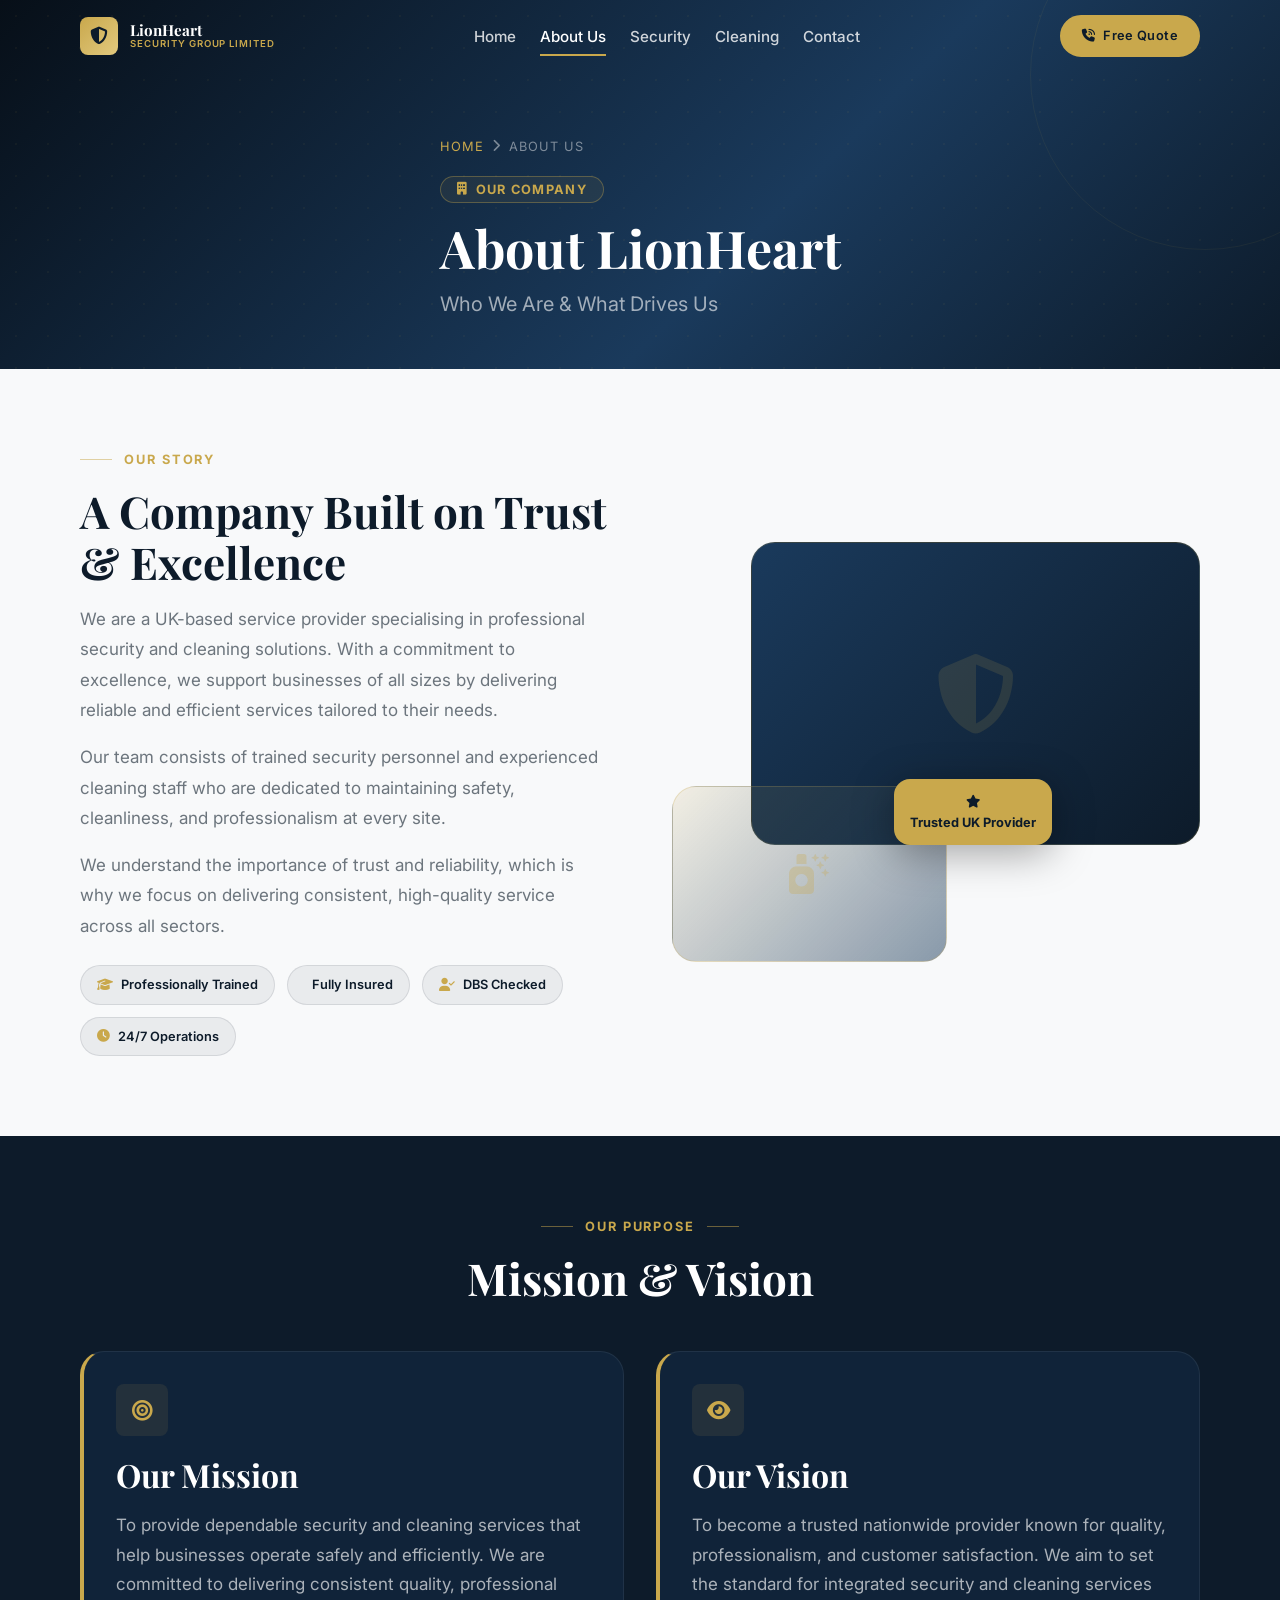
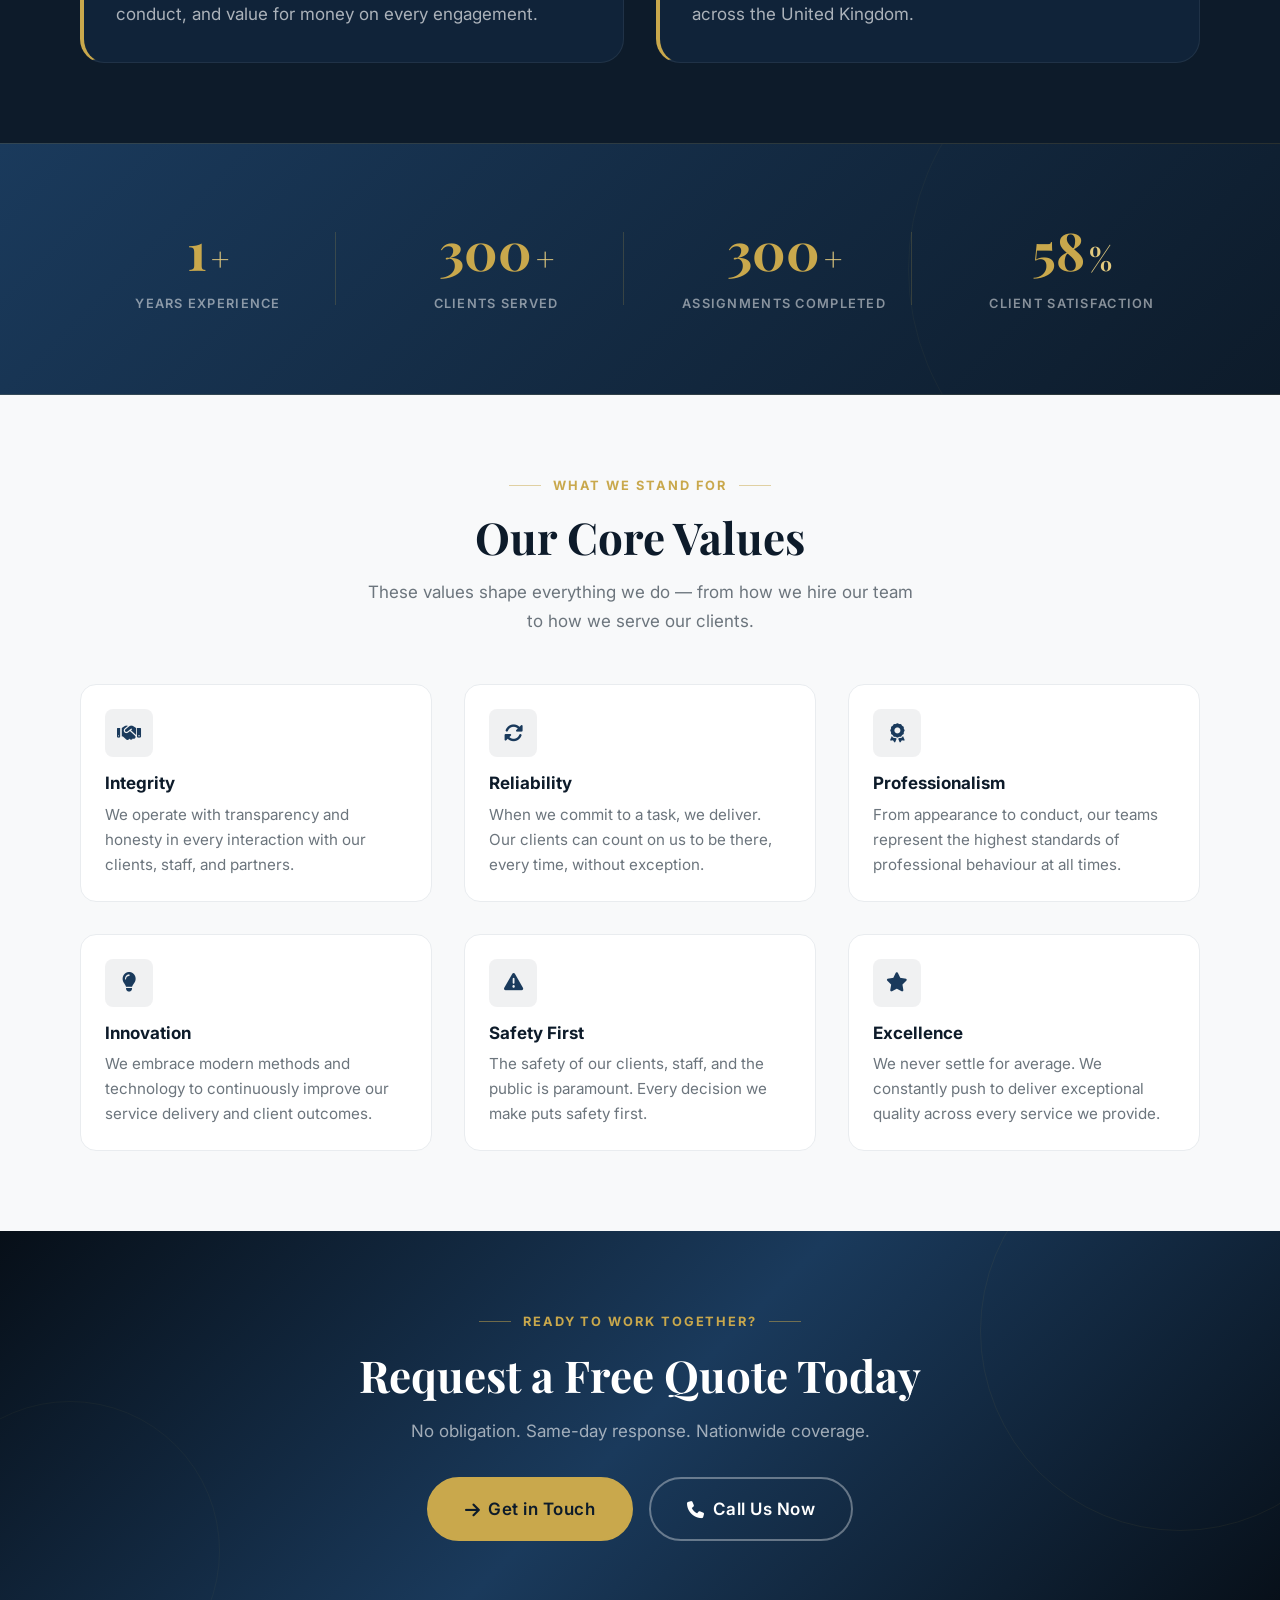
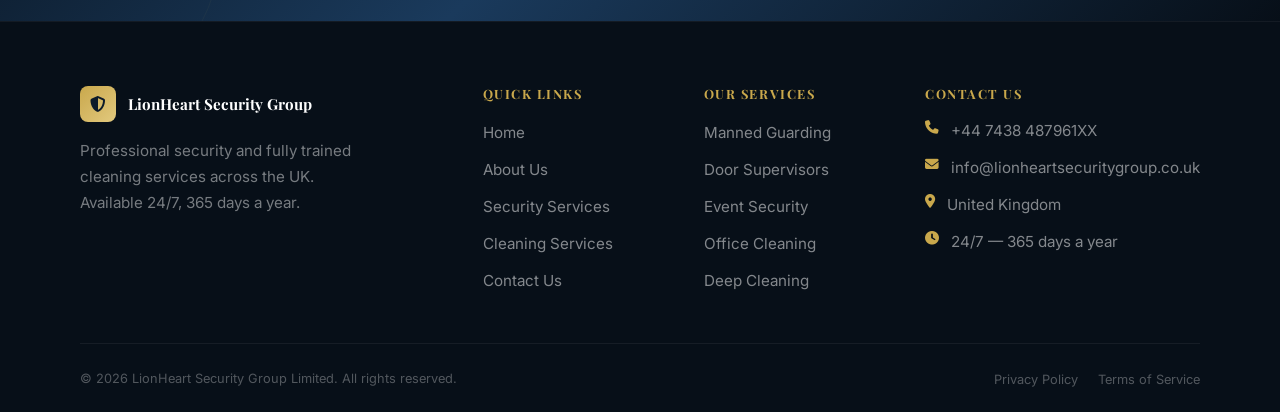
==== commit 6ba65ea2: "minor changes" ====
--- a/about.html
+++ b/about.html
@@ -52,8 +52,8 @@
         </ul>
         <a href="contact.html" class="btn btn--primary btn--lg" style="margin-top:1.5rem;text-align:center">Get a Free Quote</a>
         <div class="nav__mobile-contact">
-          <a href="tel:+44XXXXXXXXXX"><i class="fa-solid fa-phone" aria-hidden="true"></i> +44 XXXX XXXX</a>
-          <a href="mailto:info@lionheartsecurity.co.uk"><i class="fa-solid fa-envelope" aria-hidden="true"></i> info@lionheartsecurity.co.uk</a>
+          <a href="tel:+447438487961"><i class="fa-solid fa-phone" aria-hidden="true"></i> +44 7438 487961</a>
+          <a href="mailto:info@lionheartsecuritygroup.co.uk"><i class="fa-solid fa-envelope" aria-hidden="true"></i> info@lionheartsecuritygroup.co.uk</a>
         </div>
       </div>
     </div>
@@ -95,7 +95,7 @@
               We understand the importance of trust and reliability, which is why we focus on delivering consistent, high-quality service across all sectors.
             </p>
             <div class="about__credentials">
-              <div class="about__cred-badge"><i class="fa-solid fa-certificate" aria-hidden="true"></i> SIA Licensed</div>
+              <div class="about__cred-badge"><i class="fa-solid fa-graduation-cap" aria-hidden="true"></i> Professionally Trained</div>
               <div class="about__cred-badge"><i class="fa-solid fa-shield-check" aria-hidden="true"></i> Fully Insured</div>
               <div class="about__cred-badge"><i class="fa-solid fa-user-check" aria-hidden="true"></i> DBS Checked</div>
               <div class="about__cred-badge"><i class="fa-solid fa-clock" aria-hidden="true"></i> 24/7 Operations</div>
@@ -149,7 +149,7 @@
         <div class="stats__grid">
           <div class="stats__item" data-reveal data-reveal-delay="0">
             <div class="stats__value">
-              <span class="stats__number" data-counter="15">0</span>
+              <span class="stats__number" data-counter="2">0</span>
               <span class="stats__suffix">+</span>
             </div>
             <div class="stats__label">Years Experience</div>
@@ -163,7 +163,7 @@
           </div>
           <div class="stats__item" data-reveal data-reveal-delay="200">
             <div class="stats__value">
-              <span class="stats__number" data-counter="1200">0</span>
+              <span class="stats__number" data-counter="500">0</span>
               <span class="stats__suffix">+</span>
             </div>
             <div class="stats__label">Assignments Completed</div>
@@ -241,7 +241,7 @@
             <a href="contact.html" class="btn btn--primary btn--lg">
               <i class="fa-solid fa-arrow-right" aria-hidden="true"></i> Get in Touch
             </a>
-            <a href="tel:+44XXXXXXXXXX" class="btn btn--outline btn--lg">
+            <a href="tel:+447438487961" class="btn btn--outline btn--lg">
               <i class="fa-solid fa-phone" aria-hidden="true"></i> Call Us Now
             </a>
           </div>
@@ -260,12 +260,7 @@
             <div class="footer__logo-icon"><i class="fa-solid fa-shield-halved" aria-hidden="true"></i></div>
             <span class="footer__logo-name">LionHeart Security Group</span>
           </div>
-          <p class="footer__desc">Professional SIA licensed security and fully trained cleaning services across the UK. Available 24/7, 365 days a year.</p>
-          <div class="footer__social">
-            <a href="#" aria-label="LinkedIn"><i class="fa-brands fa-linkedin-in" aria-hidden="true"></i></a>
-            <a href="#" aria-label="Twitter/X"><i class="fa-brands fa-x-twitter" aria-hidden="true"></i></a>
-            <a href="#" aria-label="Facebook"><i class="fa-brands fa-facebook-f" aria-hidden="true"></i></a>
-          </div>
+          <p class="footer__desc">Professional security and fully trained cleaning services across the UK. Available 24/7, 365 days a year.</p>
         </div>
         <div>
           <h3 class="footer__col-title">Quick Links</h3>
@@ -290,15 +285,15 @@
         <div>
           <h3 class="footer__col-title">Contact Us</h3>
           <ul class="footer__contact" role="list">
-            <li class="footer__contact-item"><i class="fa-solid fa-phone" aria-hidden="true"></i><a href="tel:+44XXXXXXXXXX">+44 XXXX XXXXXX</a></li>
-            <li class="footer__contact-item"><i class="fa-solid fa-envelope" aria-hidden="true"></i><a href="mailto:info@lionheartsecurity.co.uk">info@lionheartsecurity.co.uk</a></li>
+            <li class="footer__contact-item"><i class="fa-solid fa-phone" aria-hidden="true"></i><a href="tel:+447438487961">+44 7438 487961XX</a></li>
+            <li class="footer__contact-item"><i class="fa-solid fa-envelope" aria-hidden="true"></i><a href="mailto:info@lionheartsecuritygroup.co.uk">info@lionheartsecuritygroup.co.uk</a></li>
             <li class="footer__contact-item"><i class="fa-solid fa-location-dot" aria-hidden="true"></i><span>United Kingdom</span></li>
             <li class="footer__contact-item"><i class="fa-solid fa-clock" aria-hidden="true"></i><span>24/7 — 365 days a year</span></li>
           </ul>
         </div>
       </div>
       <div class="footer__bottom">
-        <p class="footer__copyright">&copy; 2026 LionHeart Security Group Limited. All rights reserved. SIA Licensed.</p>
+        <p class="footer__copyright">&copy; 2026 LionHeart Security Group Limited. All rights reserved.</p>
         <ul class="footer__legal" role="list">
           <li><a href="#">Privacy Policy</a></li>
           <li><a href="#">Terms of Service</a></li>
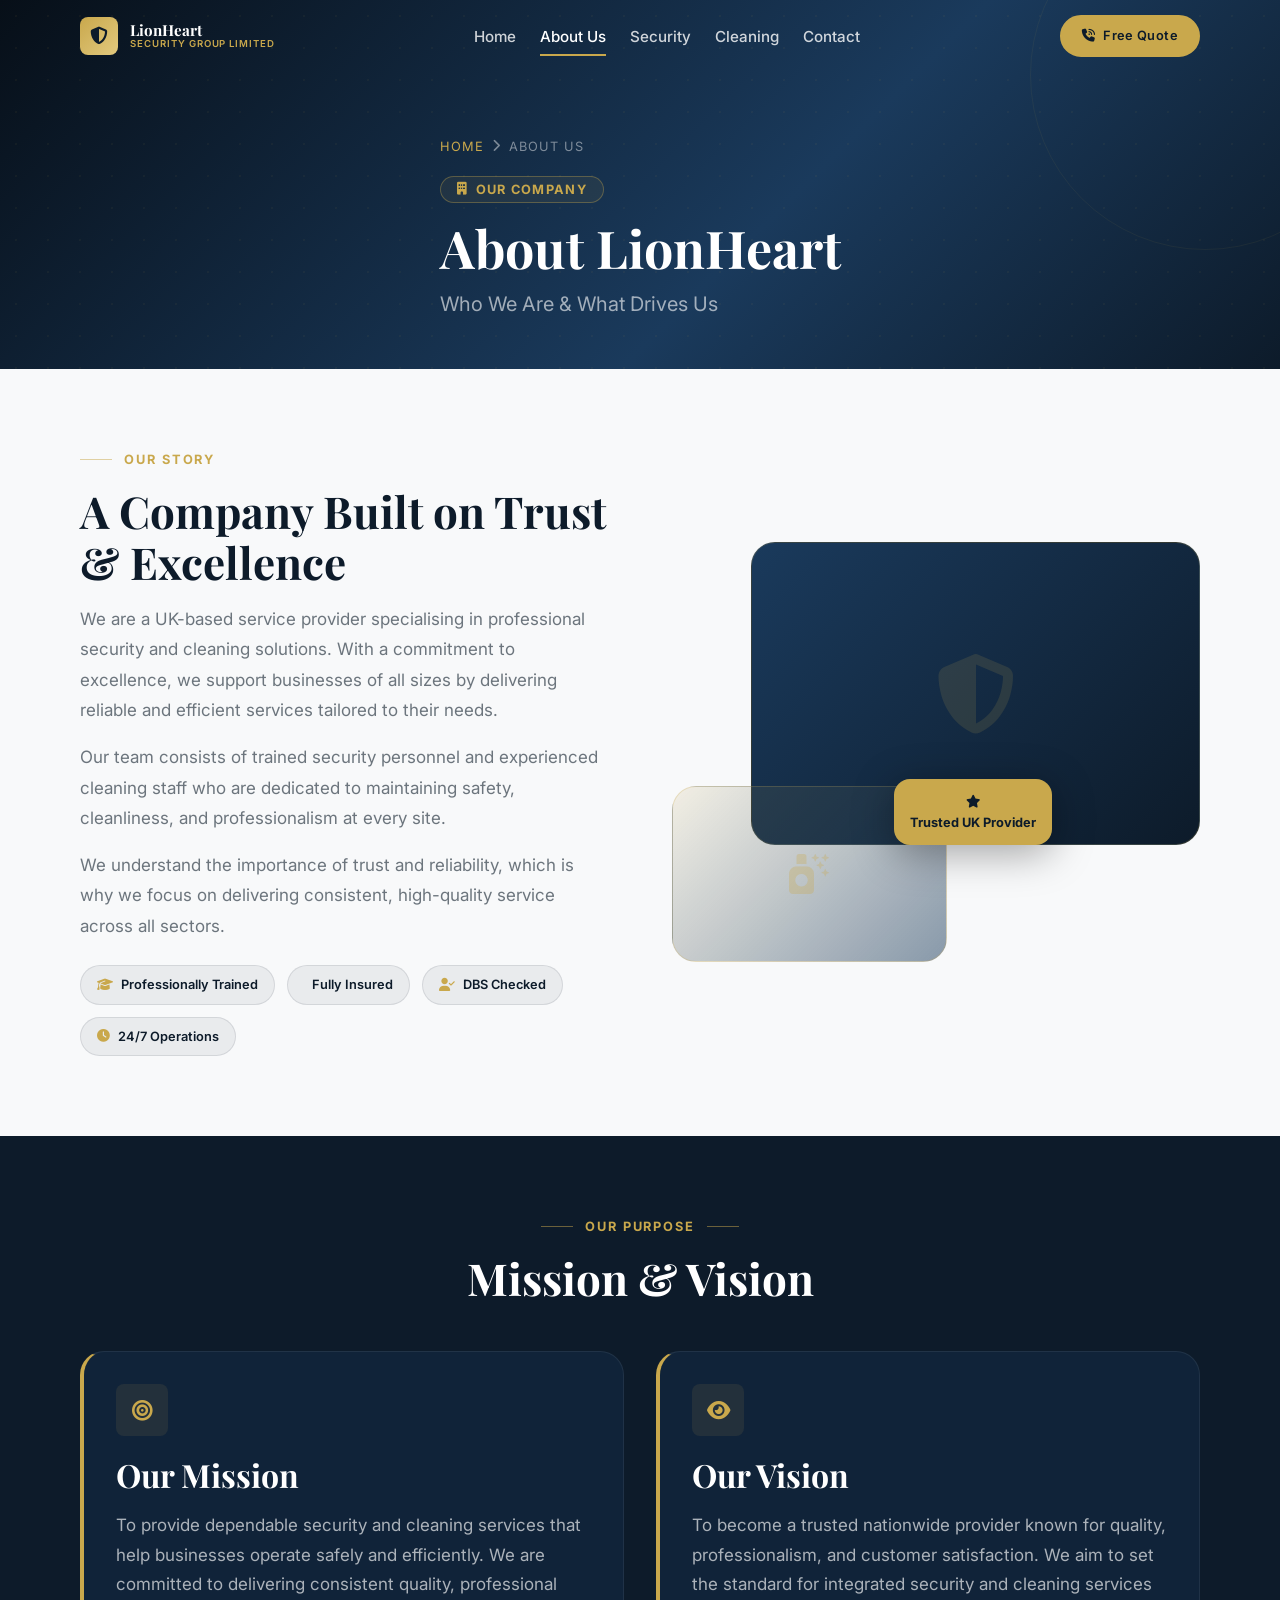
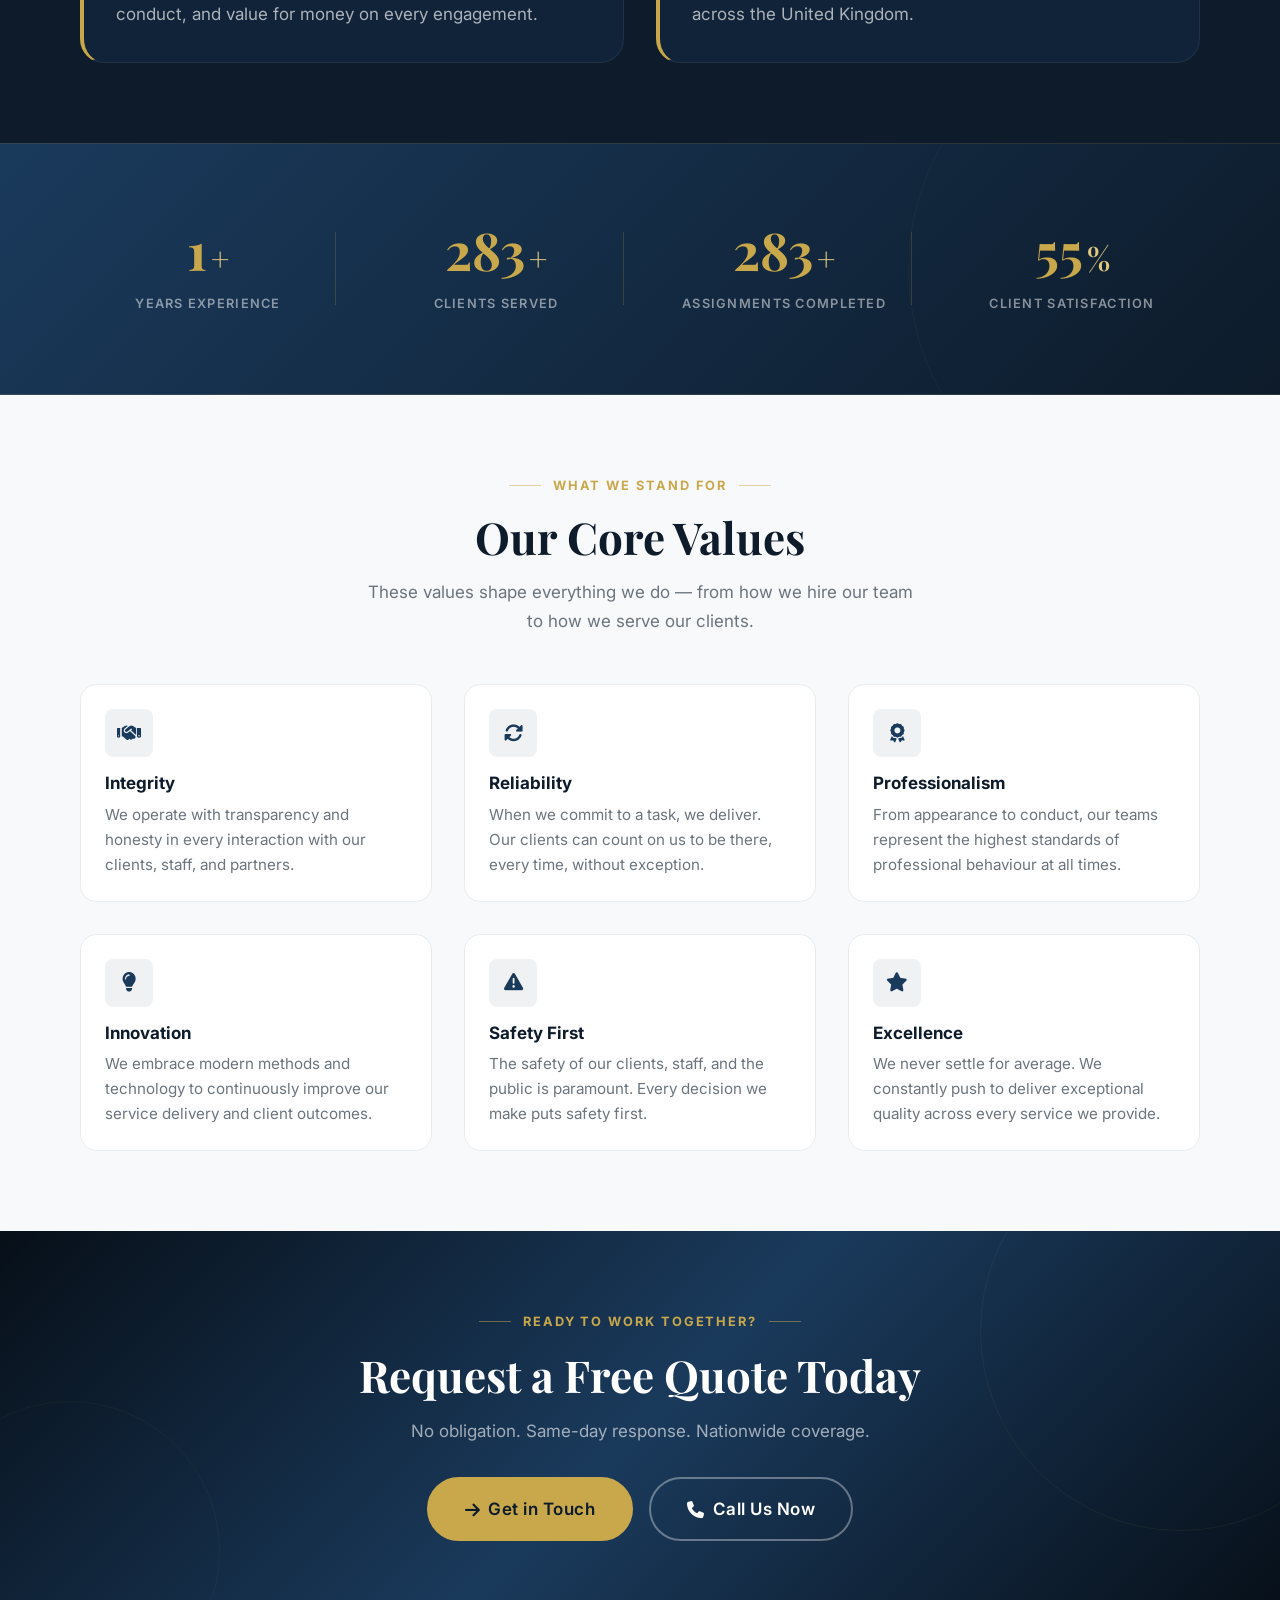
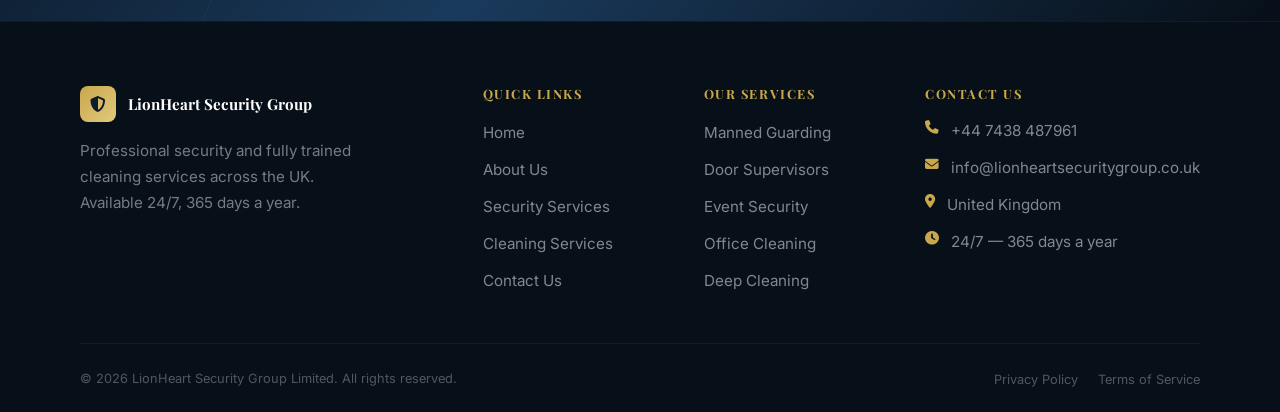
==== commit d54feca1: "minor change" ====
--- a/about.html
+++ b/about.html
@@ -285,7 +285,7 @@
         <div>
           <h3 class="footer__col-title">Contact Us</h3>
           <ul class="footer__contact" role="list">
-            <li class="footer__contact-item"><i class="fa-solid fa-phone" aria-hidden="true"></i><a href="tel:+447438487961">+44 7438 487961XX</a></li>
+            <li class="footer__contact-item"><i class="fa-solid fa-phone" aria-hidden="true"></i><a href="tel:+447438487961">+44 7438 487961</a></li>
             <li class="footer__contact-item"><i class="fa-solid fa-envelope" aria-hidden="true"></i><a href="mailto:info@lionheartsecuritygroup.co.uk">info@lionheartsecuritygroup.co.uk</a></li>
             <li class="footer__contact-item"><i class="fa-solid fa-location-dot" aria-hidden="true"></i><span>United Kingdom</span></li>
             <li class="footer__contact-item"><i class="fa-solid fa-clock" aria-hidden="true"></i><span>24/7 — 365 days a year</span></li>
